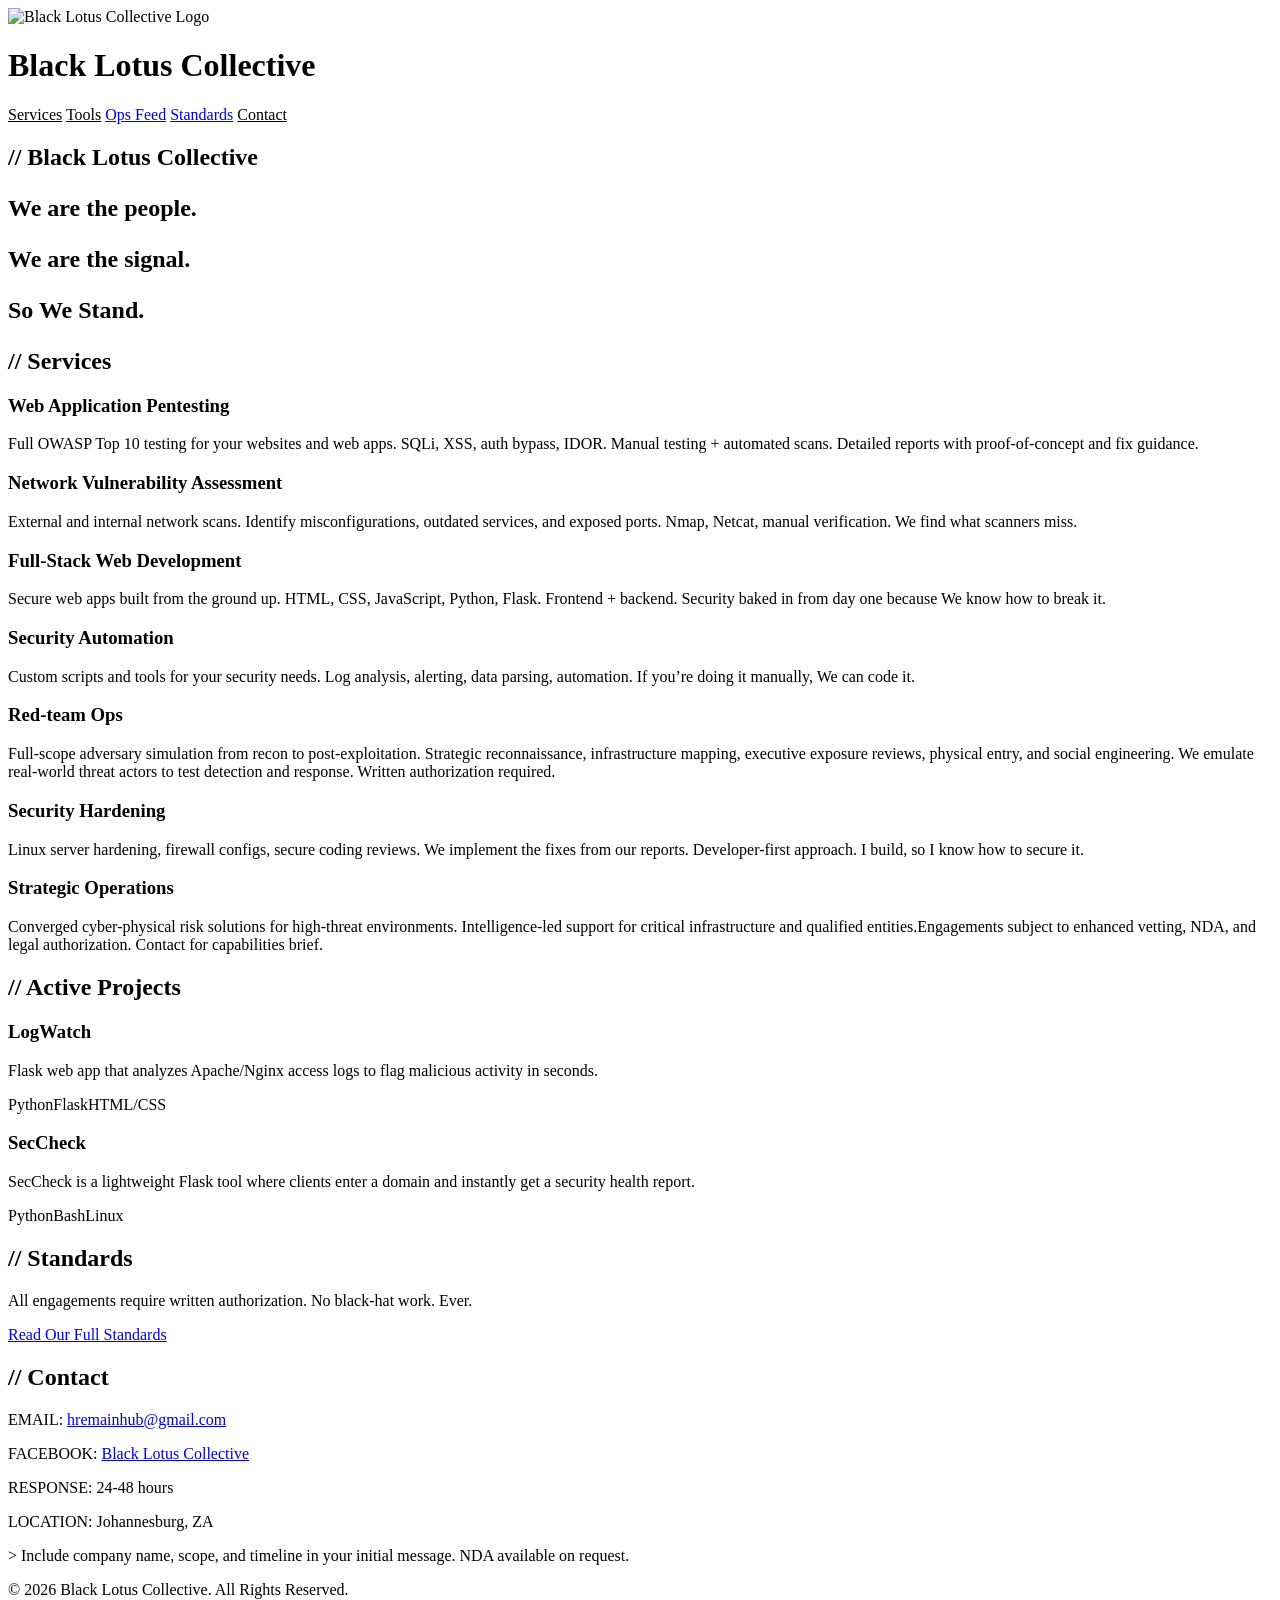
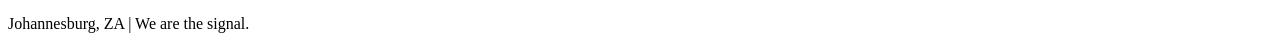
==== index.html @ 74d328d5 "Update index.html with improved layout and content Refactor HTML structure and add new content secti" ====
<!DOCTYPE html>
<html lang="en">
<head>
    <meta charset="UTF-8">
    <meta name="viewport" content="width=device-width, initial-scale=1.0">
    <title>Black Lotus Collective</title>
    <link rel="stylesheet" href="style.css">          <link rel="preconnect" href="https://fonts.googleapis.com">                                         <link rel="preconnect" href="https://fonts.gstatic.com" crossorigin>                                <link href="https://fonts.googleapis.com/css2?family=Roboto+Mono:wght@400;700&display=swap" rel="stylesheet">
</head>                                           <body>
    <div class="scanlines"></div>                     <header>
        <div class="logo">                                    <img src="Hub.jpg" alt="Black Lotus Collective Logo">
            <h1>Black Lotus Collective</h1>
        </div>
        <nav>
            <a href="#services">Services</a>
            <a href="#tools">Tools</a>
            <a href="feed.html">Ops Feed</a>
            <a href="standards.html">Standards</a>
            <a href="#contact">Contact</a>
        </nav>
    </header>

    <main>
        <section class="hero">
            <h2>// <span class="glitch" data-text="Black Lotus Collective">Black Lotus Collective</span></h>
            <div class="creed">
                <p>We are the people.</p>
                <p>We are the signal.</p>
                <p class="stand">So We Stand.</p>
            </div>
        </section>

        <section id="services">
            <h2>// Services</h2>
            <div class="grid">
                <div class="card">
                    <h3>Web Application Pentesting</h3>
                    <p>Full OWASP Top 10 testing for your websites and web apps. SQLi, XSS, auth bypass, IDOR. Manual testing + automated scans. Detailed reports with proof-of-concept and fix guidance.</p>
                </div>
                <div class="card">
                    <h3>Network Vulnerability Assessment</h3>
                    <p>External and internal network scans. Identify misconfigurations, outdated services, and exposed ports. Nmap, Netcat, manual verification. We find what scanners miss.</p>
                </div>
                <div class="card">
                    <h3>Full-Stack Web Development</h3>
                    <p>Secure web apps built from the ground up. HTML, CSS, JavaScript, Python, Flask. Frontend + backend. Security baked in from day one because We know how to break it.</p>
                </div>
                <div class="card">
                    <h3>Security Automation</h3>
                    <p>Custom scripts and tools for your security needs. Log analysis, alerting, data parsing, automation. If you’re doing it manually, We can code it.</p>
                </div>
                <div class="card">
                    <h3>Red-team Ops</h3>
                    <p>Full-scope adversary simulation from recon to post-exploitation. Strategic reconnaissance, infrastructure mapping, executive exposure reviews, physical entry, and social engineering. We emulate real-world threat actors to test detection and response. Written authorization required.</p>
                </div>
                <div class="card">
                    <h3>Security Hardening</h3>
                    <p>Linux server hardening, firewall configs, secure coding reviews. We implement the fixes from our reports. Developer-first approach. I build, so I know how to secure it.</p>
                </div>
                <div class="card">
                    <h3>Strategic Operations</h3>
                    <p>Converged cyber-physical risk solutions for high-threat environments. Intelligence-led support for critical infrastructure and qualified entities.Engagements subject to enhanced vetting, NDA, and legal authorization. Contact for capabilities brief.</p>
                </div>
            </div>
        </section>

        <section id="tools">
            <h2>// Active Projects</h2>
            <div class="grid">
                <div class="card">
                    <h3>LogWatch</h3>
                    <p>Flask web app that analyzes Apache/Nginx access logs to flag malicious activity in seconds.</p>
                    <span class="tag">Python</span><span class="tag">Flask</span><span class="tag">HTML/CSS</span>
                </div>
                <div class="card">
                    <h3>SecCheck</h3>
                    <p>SecCheck is a lightweight Flask tool where clients enter a domain and instantly get a security health report.</p>
                    <span class="tag">Python</span><span class="tag">Bash</span><span class="tag">Linux</span>
                </div>
            </div>
        </section>

        <section id="standards">
            <h2>// Standards</h2>
            <p>All engagements require written authorization. No black-hat work. Ever.</p>
            <a href="standards.html" class="btn">Read Our Full Standards</a>
        </section>

        <section id="contact">
            <h2>// Contact</h2>
            <div class="contact-block">
                <p><span class="label">EMAIL:</span> <a href="mailto:hremainhub@gmail.com">hremainhub@gmail.com</a></p>
                <p><span class="label">FACEBOOK:</span> <a href="https://www.facebook.com/share/18ZnFnyMmn/" target="_blank">Black Lotus Collective</a></p>
                <p><span class="label">RESPONSE:</span> 24-48 hours</p>
                <p><span class="label">LOCATION:</span> Johannesburg, ZA</p>
            </div>
            <p class="note">> Include company name, scope, and timeline in your initial message. NDA available on request.</p>
        </section>
    </main>

    <footer>
        <p>© 2026 Black Lotus Collective. All Rights Reserved.</p>
        <p>Johannesburg, ZA | We are the signal.</p>
    </footer>

    <script src="script.js"></script>
</body>
</html>
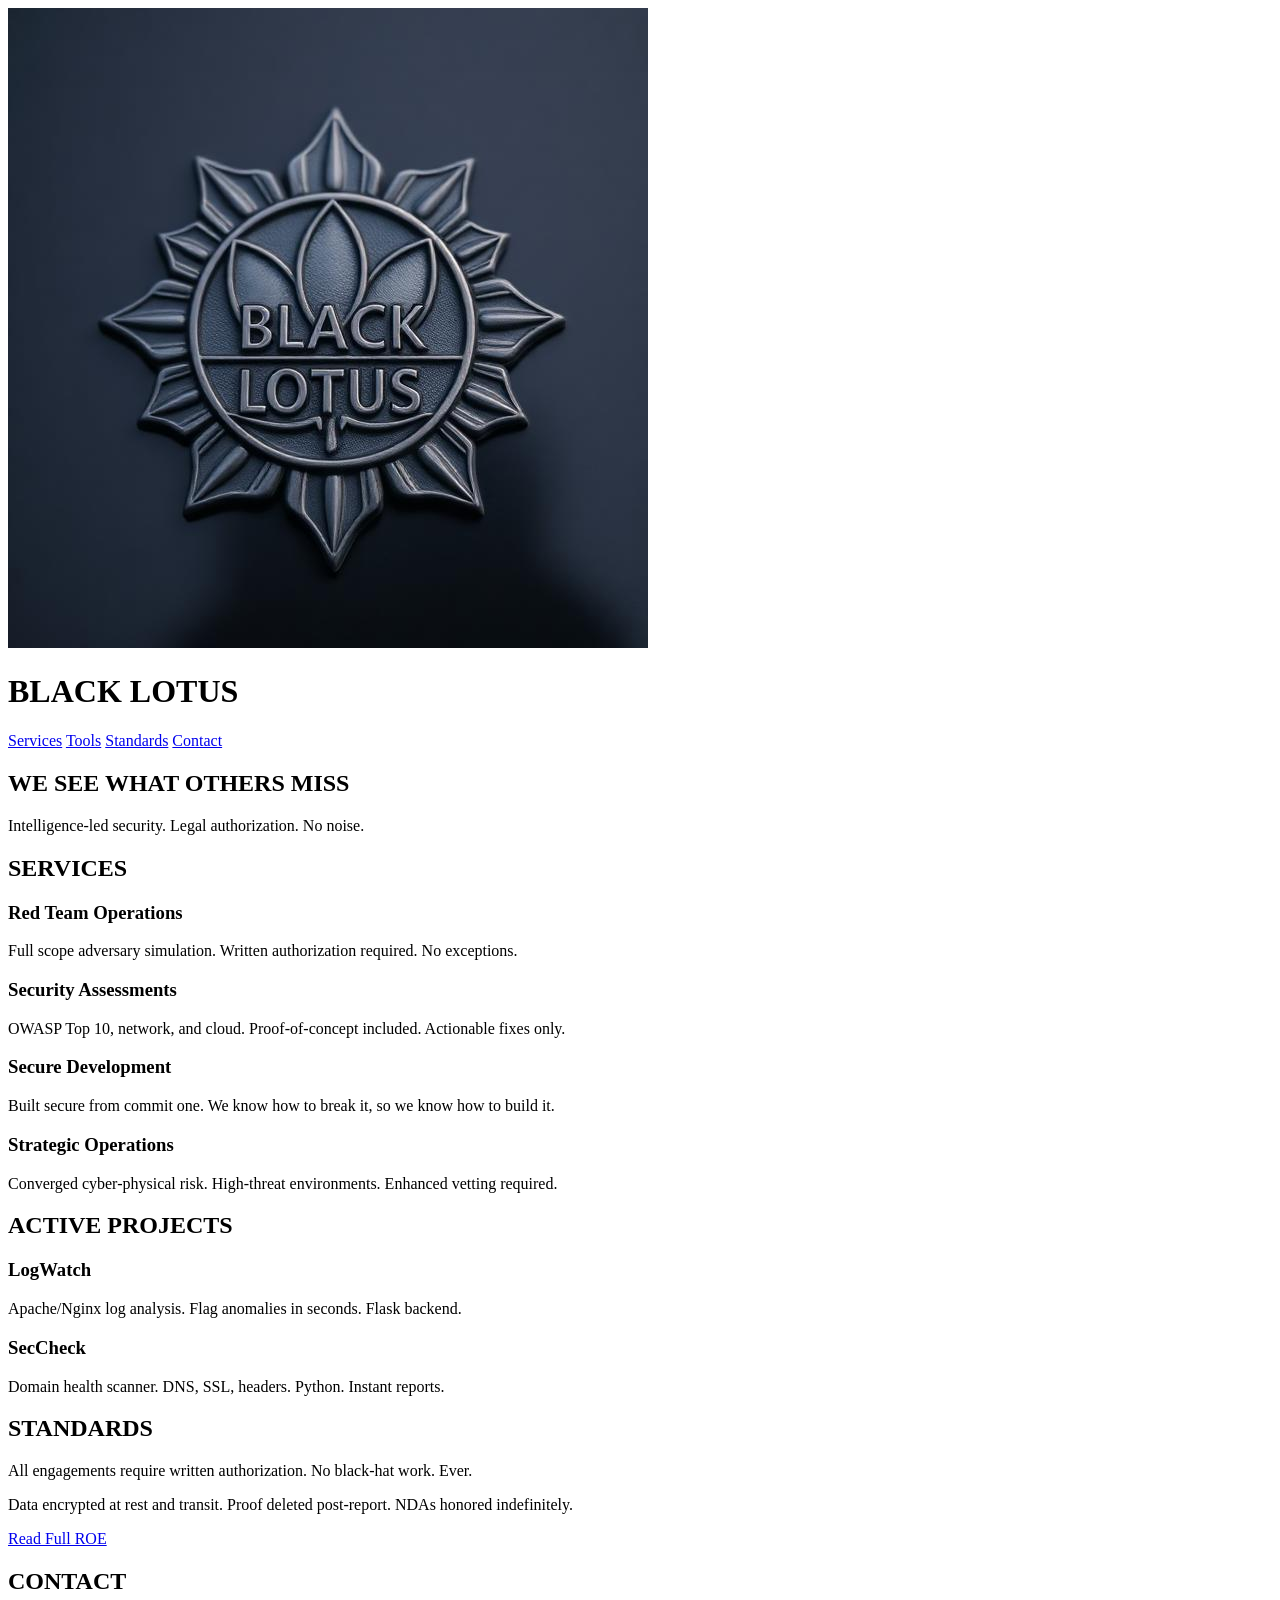
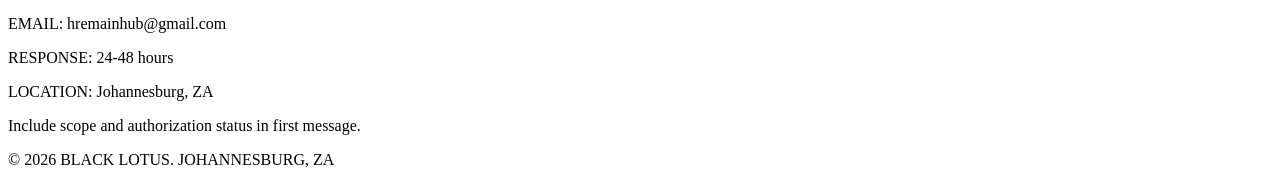
==== commit 5ef1b5f2: "Revise index.html for branding and content updates Updated branding and content throughout the homep" ====
--- a/index.html
+++ b/index.html
@@ -2,106 +2,84 @@
 <html lang="en">
 <head>
     <meta charset="UTF-8">
-    <meta name="viewport" content="width=device-width, initial-scale=1.0">
-    <title>Black Lotus Collective</title>
-    <link rel="stylesheet" href="style.css">          <link rel="preconnect" href="https://fonts.googleapis.com">                                         <link rel="preconnect" href="https://fonts.gstatic.com" crossorigin>                                <link href="https://fonts.googleapis.com/css2?family=Roboto+Mono:wght@400;700&display=swap" rel="stylesheet">
+    <meta name="viewport" content="width=device-width, initial-scale=1.0">                              <title>Black Lotus</title>
+    <link rel="stylesheet" href="style.css">          <link rel="preconnect" href="https://fonts.googleapis.com">                                         <link rel="preconnect" href="https://fonts.gstatic.com" crossorigin>                                <link href="https://fonts.googleapis.com/css2?family=Inter:wght@400;600;700&family=JetBrains+Mono:wght@400;600&display=swap" rel="stylesheet">
 </head>                                           <body>
-    <div class="scanlines"></div>                     <header>
-        <div class="logo">                                    <img src="Hub.jpg" alt="Black Lotus Collective Logo">
-            <h1>Black Lotus Collective</h1>
+    <div class="scanline"></div>                      <header>
+        <div class="logo">
+            <img src="BLC.jpg" alt="Black Lotus">
+            <h1>BLACK LOTUS</h1>
         </div>
         <nav>
             <a href="#services">Services</a>
             <a href="#tools">Tools</a>
-            <a href="feed.html">Ops Feed</a>
-            <a href="standards.html">Standards</a>
+            <a href="#standards">Standards</a>
             <a href="#contact">Contact</a>
         </nav>
     </header>
 
     <main>
         <section class="hero">
-            <h2>// <span class="glitch" data-text="Black Lotus Collective">Black Lotus Collective</span></h>
-            <div class="creed">
-                <p>We are the people.</p>
-                <p>We are the signal.</p>
-                <p class="stand">So We Stand.</p>
-            </div>
+            <h2>WE SEE WHAT OTHERS MISS</h2>
+            <p>Intelligence-led security. Legal authorization. No noise.</p>
         </section>
 
         <section id="services">
-            <h2>// Services</h2>
+            <h2>SERVICES</h2>
             <div class="grid">
                 <div class="card">
-                    <h3>Web Application Pentesting</h3>
-                    <p>Full OWASP Top 10 testing for your websites and web apps. SQLi, XSS, auth bypass, IDOR. Manual testing + automated scans. Detailed reports with proof-of-concept and fix guidance.</p>
+                    <h3>Red Team Operations</h3>
+                    <p>Full scope adversary simulation. Written authorization required. No exceptions.</p>
                 </div>
                 <div class="card">
-                    <h3>Network Vulnerability Assessment</h3>
-                    <p>External and internal network scans. Identify misconfigurations, outdated services, and exposed ports. Nmap, Netcat, manual verification. We find what scanners miss.</p>
+                    <h3>Security Assessments</h3>
+                    <p>OWASP Top 10, network, and cloud. Proof-of-concept included. Actionable fixes only.</p>
                 </div>
                 <div class="card">
-                    <h3>Full-Stack Web Development</h3>
-                    <p>Secure web apps built from the ground up. HTML, CSS, JavaScript, Python, Flask. Frontend + backend. Security baked in from day one because We know how to break it.</p>
-                </div>
-                <div class="card">
-                    <h3>Security Automation</h3>
-                    <p>Custom scripts and tools for your security needs. Log analysis, alerting, data parsing, automation. If you’re doing it manually, We can code it.</p>
-                </div>
-                <div class="card">
-                    <h3>Red-team Ops</h3>
-                    <p>Full-scope adversary simulation from recon to post-exploitation. Strategic reconnaissance, infrastructure mapping, executive exposure reviews, physical entry, and social engineering. We emulate real-world threat actors to test detection and response. Written authorization required.</p>
-                </div>
-                <div class="card">
-                    <h3>Security Hardening</h3>
-                    <p>Linux server hardening, firewall configs, secure coding reviews. We implement the fixes from our reports. Developer-first approach. I build, so I know how to secure it.</p>
+                    <h3>Secure Development</h3>
+                    <p>Built secure from commit one. We know how to break it, so we know how to build it.</p>
                 </div>
                 <div class="card">
                     <h3>Strategic Operations</h3>
-                    <p>Converged cyber-physical risk solutions for high-threat environments. Intelligence-led support for critical infrastructure and qualified entities.Engagements subject to enhanced vetting, NDA, and legal authorization. Contact for capabilities brief.</p>
+                    <p>Converged cyber-physical risk. High-threat environments. Enhanced vetting required.</p>
                 </div>
             </div>
         </section>
 
         <section id="tools">
-            <h2>// Active Projects</h2>
+            <h2>ACTIVE PROJECTS</h2>
             <div class="grid">
                 <div class="card">
                     <h3>LogWatch</h3>
-                    <p>Flask web app that analyzes Apache/Nginx access logs to flag malicious activity in seconds.</p>
-                    <span class="tag">Python</span><span class="tag">Flask</span><span class="tag">HTML/CSS</span>
+                    <p>Apache/Nginx log analysis. Flag anomalies in seconds. Flask backend.</p>
                 </div>
                 <div class="card">
                     <h3>SecCheck</h3>
-                    <p>SecCheck is a lightweight Flask tool where clients enter a domain and instantly get a security health report.</p>
-                    <span class="tag">Python</span><span class="tag">Bash</span><span class="tag">Linux</span>
+                    <p>Domain health scanner. DNS, SSL, headers. Python. Instant reports.</p>
                 </div>
             </div>
         </section>
 
         <section id="standards">
-            <h2>// Standards</h2>
+            <h2>STANDARDS</h2>
             <p>All engagements require written authorization. No black-hat work. Ever.</p>
-            <a href="standards.html" class="btn">Read Our Full Standards</a>
+            <p>Data encrypted at rest and transit. Proof deleted post-report. NDAs honored indefinitely.</p>
+            <a href="standards.html" class="btn-outline">Read Full ROE</a>
         </section>
 
         <section id="contact">
-            <h2>// Contact</h2>
+            <h2>CONTACT</h2>
             <div class="contact-block">
-                <p><span class="label">EMAIL:</span> <a href="mailto:hremainhub@gmail.com">hremainhub@gmail.com</a></p>
-                <p><span class="label">FACEBOOK:</span> <a href="https://www.facebook.com/share/18ZnFnyMmn/" target="_blank">Black Lotus Collective</a></p>
+                <p><span class="label">EMAIL:</span> hremainhub@gmail.com</p>
                 <p><span class="label">RESPONSE:</span> 24-48 hours</p>
                 <p><span class="label">LOCATION:</span> Johannesburg, ZA</p>
+                <p class="note">Include scope and authorization status in first message.</p>
             </div>
-            <p class="note">> Include company name, scope, and timeline in your initial message. NDA available on request.</p>
         </section>
     </main>
 
     <footer>
-        <p>© 2026 Black Lotus Collective. All Rights Reserved.</p>
-        <p>Johannesburg, ZA | We are the signal.</p>
+        <p>© 2026 BLACK LOTUS. JOHANNESBURG, ZA</p>
     </footer>
-
-    <script src="script.js"></script>
 </body>
 </html>
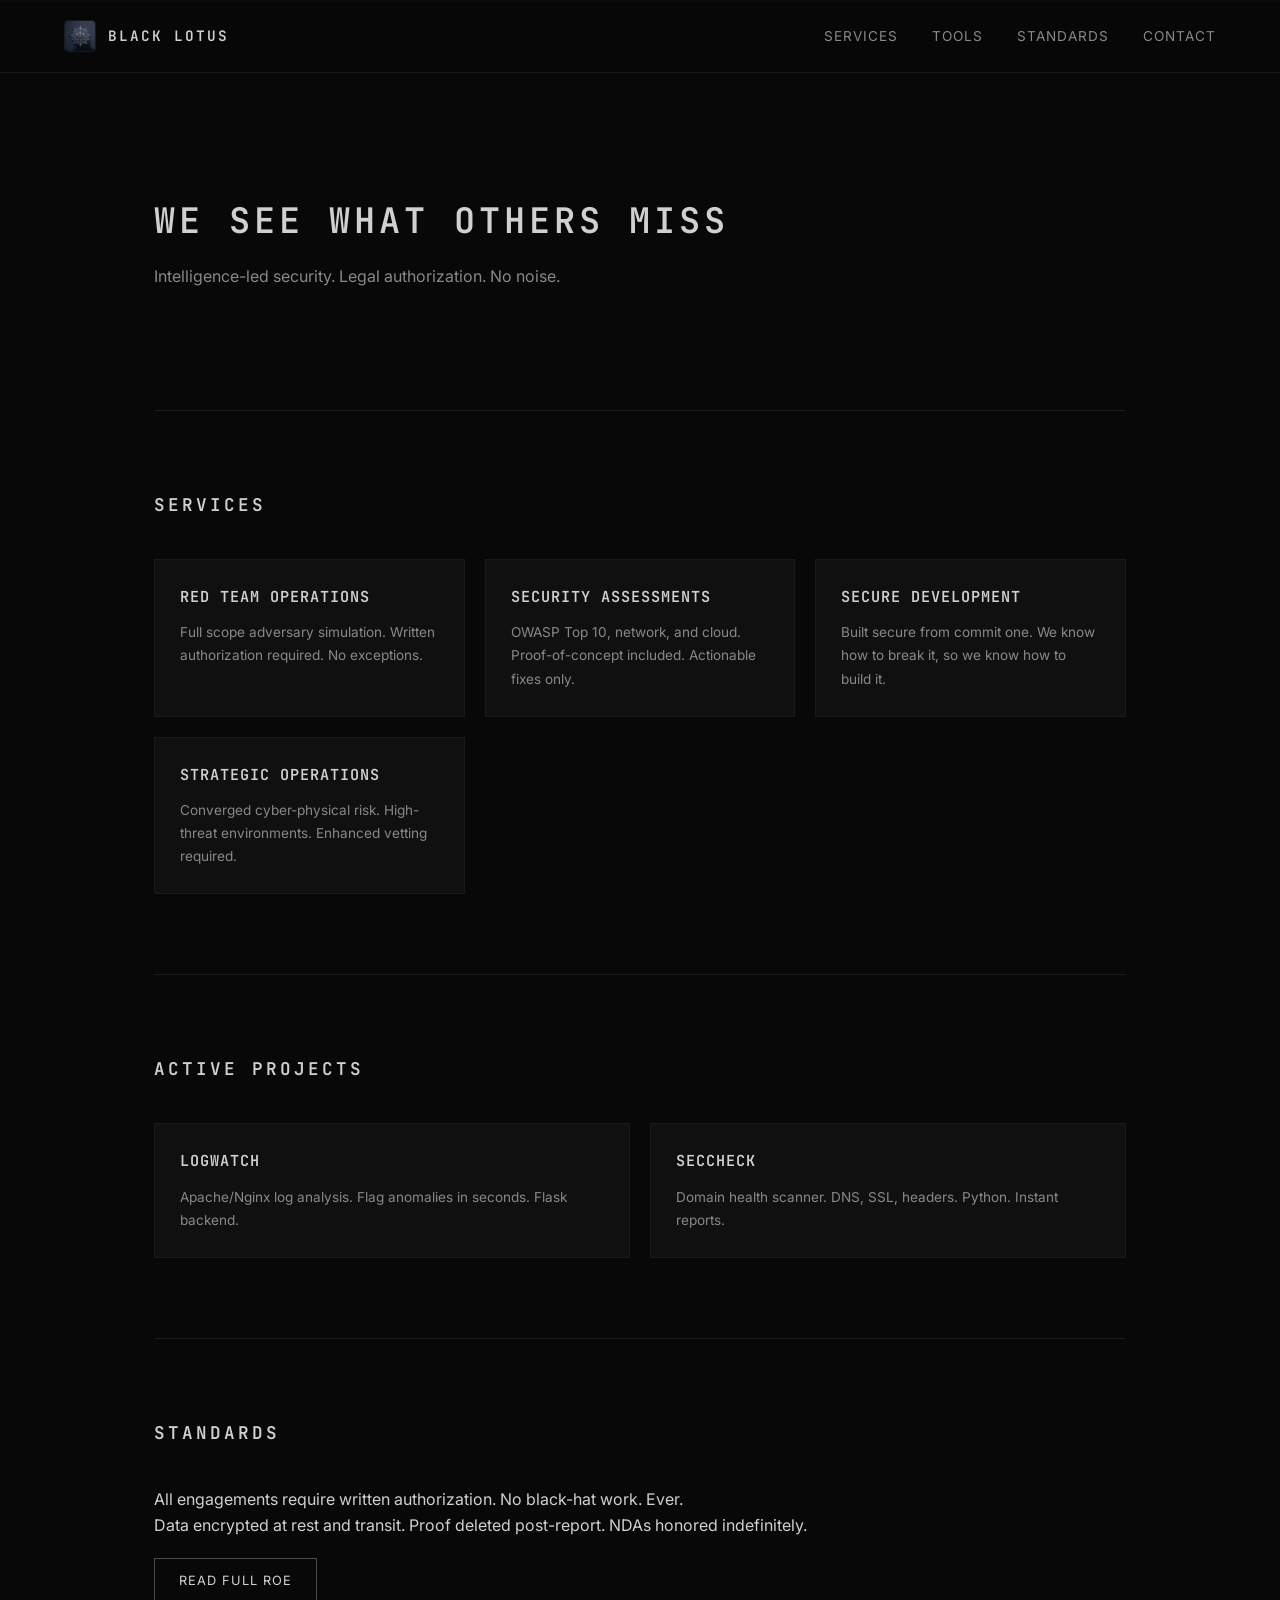
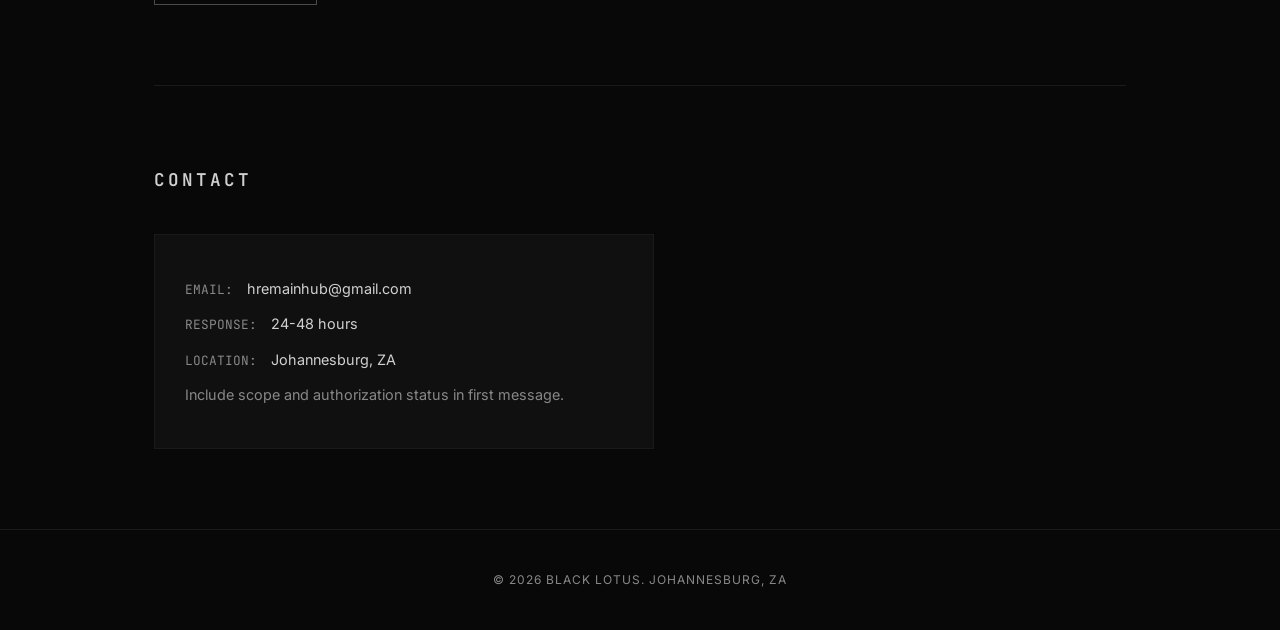
==== commit c54d112d: "Create initial index.html for Black Lotus website Initial HTML structure for the Black Lotus website" ====
--- a/index.html
+++ b/index.html
@@ -1,11 +1,14 @@
 <!DOCTYPE html>
-<html lang="en">
-<head>
-    <meta charset="UTF-8">
-    <meta name="viewport" content="width=device-width, initial-scale=1.0">                              <title>Black Lotus</title>
-    <link rel="stylesheet" href="style.css">          <link rel="preconnect" href="https://fonts.googleapis.com">                                         <link rel="preconnect" href="https://fonts.gstatic.com" crossorigin>                                <link href="https://fonts.googleapis.com/css2?family=Inter:wght@400;600;700&family=JetBrains+Mono:wght@400;600&display=swap" rel="stylesheet">
-</head>                                           <body>
-    <div class="scanline"></div>                      <header>
+<html lang="en">                                  <head>
+    <meta charset="UTF-8">                            <meta name="viewport" content="width=device-width, initial-scale=1.0">                              <title>Black Lotus</title>
+    <link rel="stylesheet" href="style.css">
+    <link rel="preconnect" href="https://fonts.googleapis.com">
+    <link rel="preconnect" href="https://fonts.gstatic.com" crossorigin>
+    <link href="https://fonts.googleapis.com/css2?family=Inter:wght@400;600;700&family=JetBrains+Mono:wght@400;600&display=swap" rel="stylesheet">
+</head>
+<body>
+    <div class="scanline"></div>
+    <header>
         <div class="logo">
             <img src="BLC.jpg" alt="Black Lotus">
             <h1>BLACK LOTUS</h1>
--- a/style.css
+++ b/style.css
@@ -0,0 +1,214 @@
+:root {
+    --bg: #080808;                                    --bg-light: #101010;
+    --border: #1a1a1a;                                --text: #d0d0d0;
+    --text-dim: #888;
+    --accent: #4a4a4a;
+    --accent-bright: #6a6a6a;                     }                                                                                                   * {
+    margin: 0;
+    padding: 0;                                       box-sizing: border-box;
+}
+
+body {
+    background: var(--bg);
+    color: var(--text);
+    font-family: 'Inter', sans-serif;                 line-height: 1.6;
+    overflow-x: hidden;
+}
+
+.scanline {
+    position: fixed;
+    top: 0;
+    left: 0;
+    width: 100%;
+    height: 2px;
+    background: var(--accent);
+    opacity: 0.05;
+    pointer-events: none;
+    z-index: 9999;
+}
+
+header {
+    display: flex;
+    justify-content: space-between;
+    align-items: center;
+    padding: 20px 5%;
+    border-bottom: 1px solid var(--border);
+    background: rgba(8, 8, 8, 0.95);
+    position: sticky;
+    top: 0;
+    z-index: 100;
+}
+
+.logo {
+    display: flex;
+    align-items: center;
+    gap: 12px;
+}
+
+.logo img {
+    width: 32px;
+    height: 32px;
+    border-radius: 4px;
+    border: 1px solid var(--border);
+}
+
+.logo h1 {
+    font-family: 'JetBrains Mono', monospace;
+    font-size: 0.9rem;
+    font-weight: 600;
+    letter-spacing: 2px;
+    color: var(--text);
+}
+
+nav a {
+    color: var(--text-dim);
+    text-decoration: none;
+    margin-left: 30px;
+    font-size: 0.85rem;
+    letter-spacing: 1px;
+    text-transform: uppercase;
+    transition: color 0.2s;
+}
+
+nav a:hover {
+    color: var(--text);
+}
+
+main {
+    max-width: 1100px;
+    margin: 0 auto;
+    padding: 0 5%;
+}
+
+section {
+    padding: 80px 0;
+    border-bottom: 1px solid var(--border);
+}
+
+section:last-of-type {
+    border-bottom: none;
+}
+
+h2 {
+    font-family: 'JetBrains Mono', monospace;
+    font-size: 1.1rem;
+    font-weight: 600;
+    letter-spacing: 3px;
+    text-transform: uppercase;
+    margin-bottom: 40px;
+    color: var(--text);
+}
+
+.hero {
+    padding: 120px 0;
+}
+
+.hero h2 {
+    font-size: 2.2rem;
+    letter-spacing: 4px;
+    margin-bottom: 15px;
+}
+
+.hero p {
+    font-size: 1rem;
+    color: var(--text-dim);
+    max-width: 500px;
+}
+
+.grid {
+    display: grid;
+    grid-template-columns: repeat(auto-fit, minmax(280px, 1fr));
+    gap: 20px;
+}
+
+.card {
+    background: var(--bg-light);
+    border: 1px solid var(--border);
+    padding: 25px;
+    transition: border-color 0.2s;
+}
+
+.card:hover {
+    border-color: var(--accent-bright);
+}
+
+.card h3 {
+    font-family: 'JetBrains Mono', monospace;
+    font-size: 0.95rem;
+    font-weight: 600;
+    margin-bottom: 12px;
+    color: var(--text);
+    text-transform: uppercase;
+    letter-spacing: 1px;
+}
+
+.card p {
+    font-size: 0.85rem;
+    color: var(--text-dim);
+    line-height: 1.7;
+}
+
+.btn-outline {
+    display: inline-block;
+    border: 1px solid var(--accent);
+    color: var(--text);
+    text-decoration: none;
+    padding: 12px 24px;
+    font-size: 0.8rem;
+    letter-spacing: 1px;
+    text-transform: uppercase;
+    margin-top: 20px;
+    transition: all 0.2s;
+}
+
+.btn-outline:hover {
+    background: var(--accent);
+    border-color: var(--accent-bright);
+}
+
+.contact-block {
+    background: var(--bg-light);
+    border: 1px solid var(--border);
+    padding: 30px;
+    max-width: 500px;
+}
+
+.contact-block p {
+    margin: 12px 0;
+    font-size: 0.9rem;
+}
+
+.label {
+    color: var(--text-dim);
+    margin-right: 10px;
+    font-family: 'JetBrains Mono', monospace;
+    font-size: 0.8rem;
+}
+
+.note {
+    color: var(--text-dim);
+    font-size: 0.75rem;
+    margin-top: 20px;
+}
+
+footer {
+    text-align: center;
+    padding: 40px 5%;
+    border-top: 1px solid var(--border);
+    font-size: 0.75rem;
+    color: var(--text-dim);
+    letter-spacing: 1px;
+}
+
+@media (max-width: 768px) {
+    header {
+        flex-direction: column;
+        gap: 15px;
+    }
+    nav a {
+        margin: 0 10px;
+    }
+    .hero h2 {
+        font-size: 1.6rem;
+    }
+}
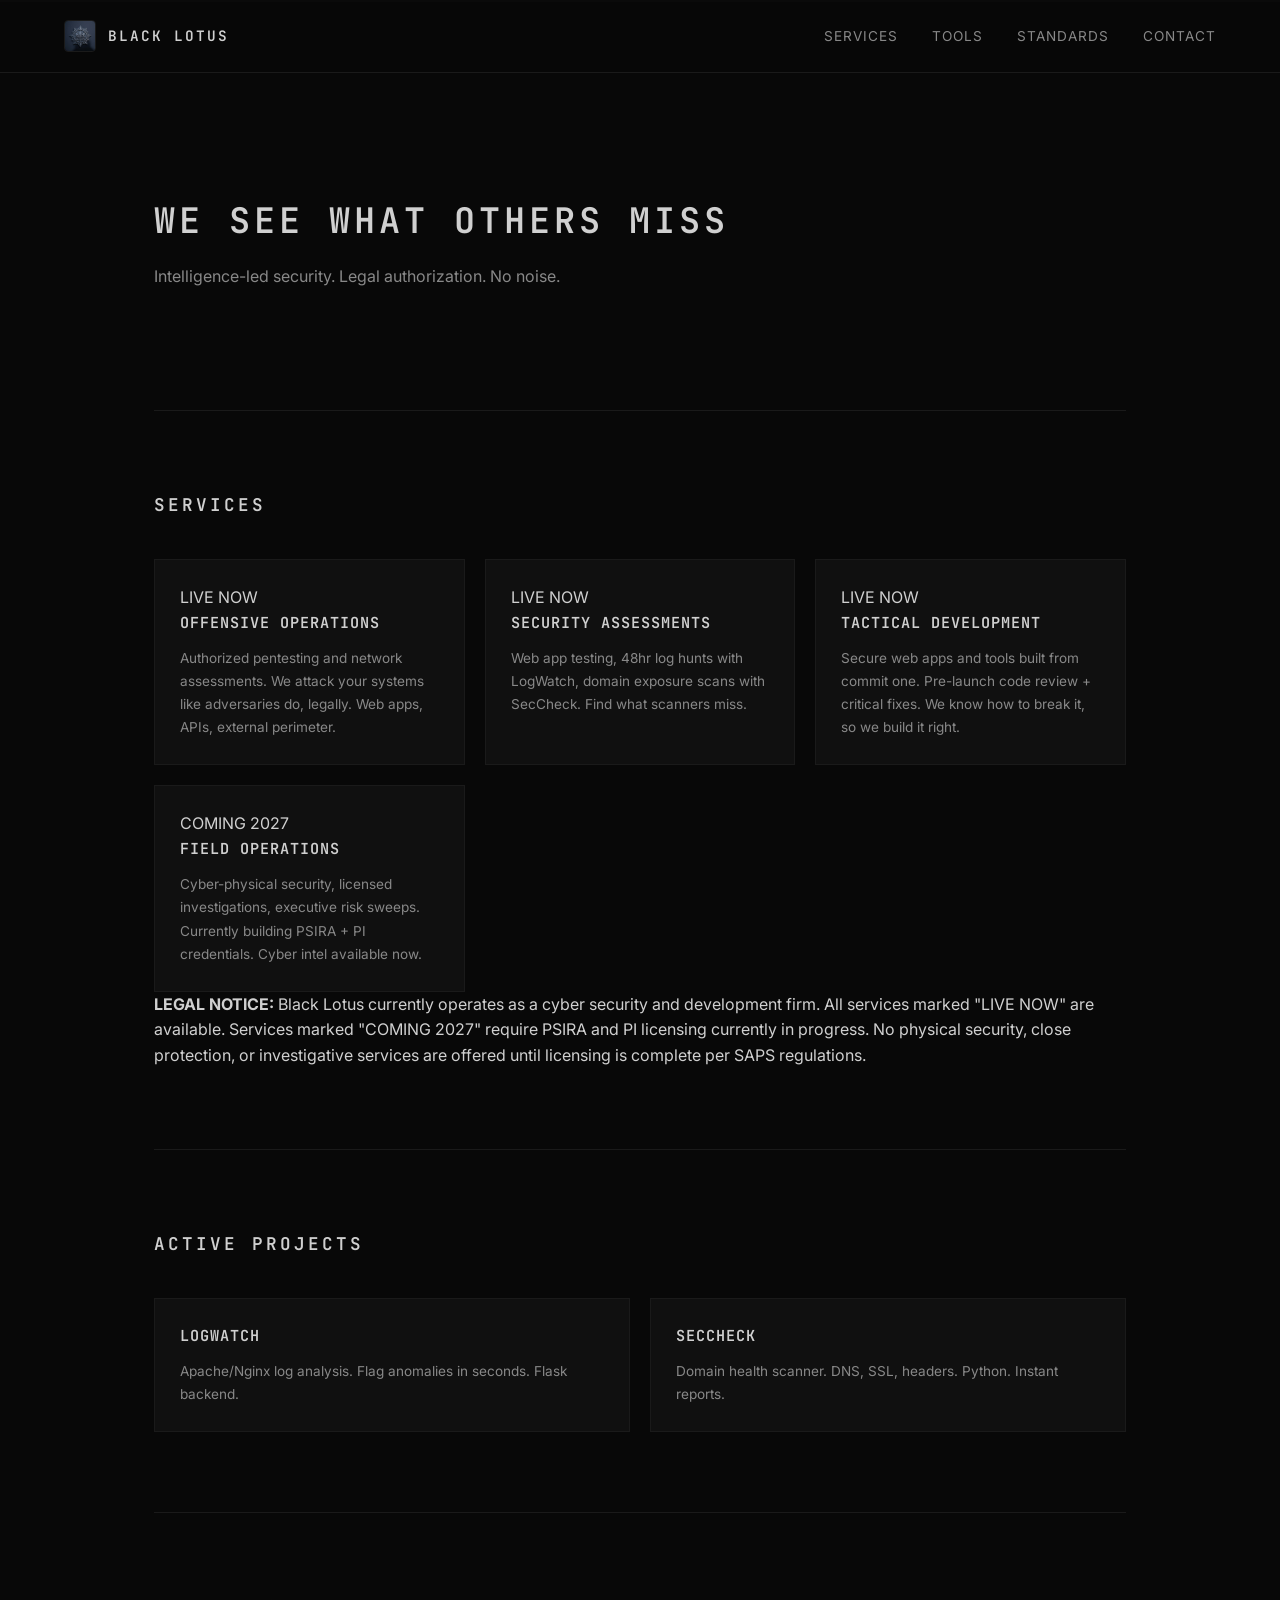
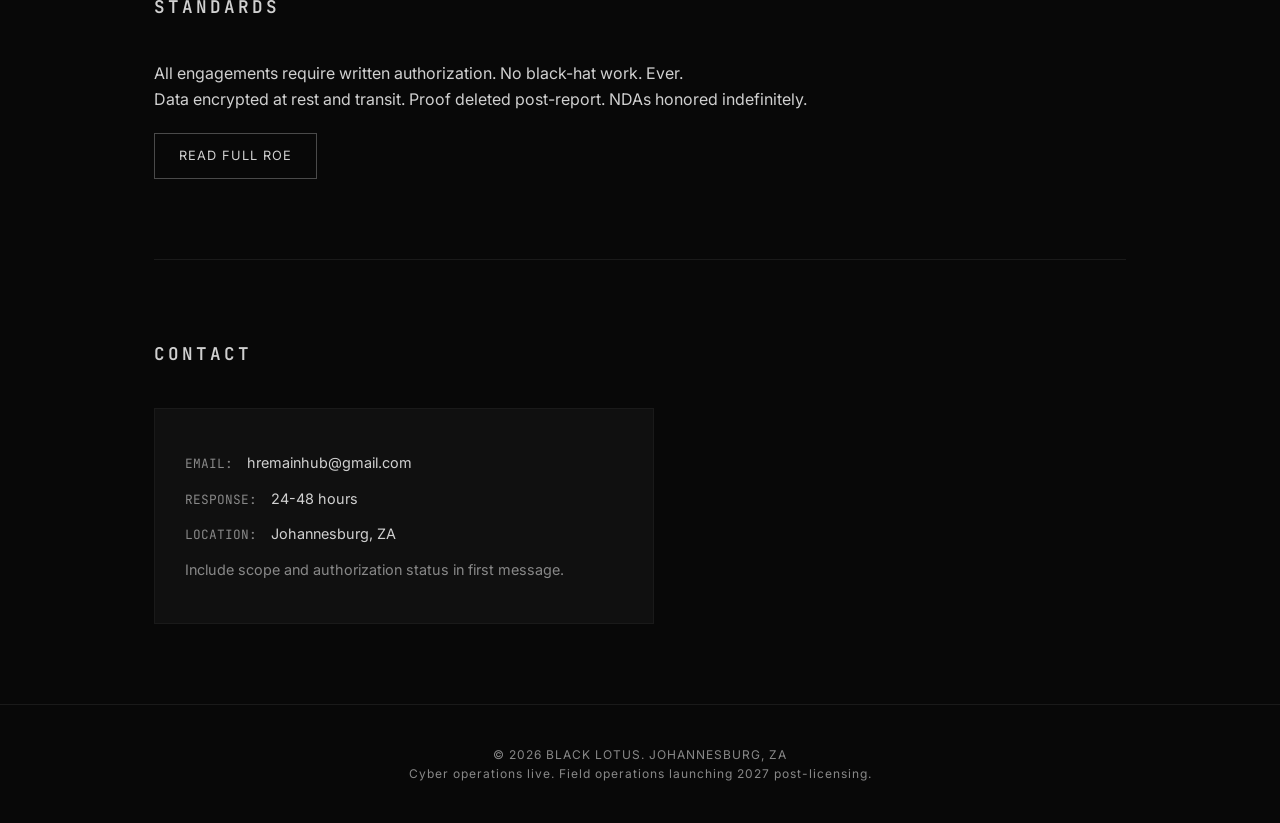
==== commit b4307c1f: "Update index.html" ====
--- a/index.html
+++ b/index.html
@@ -1,16 +1,10 @@
 <!DOCTYPE html>
-<html lang="en">                                  <head>
-    <meta charset="UTF-8">                            <meta name="viewport" content="width=device-width, initial-scale=1.0">                              <title>Black Lotus</title>
-    <link rel="stylesheet" href="style.css">
-    <link rel="preconnect" href="https://fonts.googleapis.com">
-    <link rel="preconnect" href="https://fonts.gstatic.com" crossorigin>
-    <link href="https://fonts.googleapis.com/css2?family=Inter:wght@400;600;700&family=JetBrains+Mono:wght@400;600&display=swap" rel="stylesheet">
-</head>
-<body>
-    <div class="scanline"></div>
-    <header>
+<html lang="en">                                  <head>                                                <meta charset="UTF-8">                            <meta name="viewport" content="width=device-width, initial-scale=1.0">                              <title>Black Lotus</title>
+    <link rel="stylesheet" href="style.css?v=4">      <link rel="preconnect" href="https://fonts.googleapis.com">                                         <link rel="preconnect" href="https://fonts.gstatic.com" crossorigin>                                <link href="https://fonts.googleapis.com/css2?family=Inter:wght@400;600;700&family=JetBrains+Mono:wght@400;600&display=swap" rel="stylesheet">
+</head>                                           <body>
+    <div class="scanline"></div>                      <header>
         <div class="logo">
-            <img src="BLC.jpg" alt="Black Lotus">
+            <img src="BLC.jpg?v=4" alt="Black Lotus">
             <h1>BLACK LOTUS</h1>
         </div>
         <nav>
@@ -31,22 +25,29 @@
             <h2>SERVICES</h2>
             <div class="grid">
                 <div class="card">
-                    <h3>Red Team Operations</h3>
-                    <p>Full scope adversary simulation. Written authorization required. No exceptions.</p>
+                    <span class="badge badge-live">LIVE NOW</span>
+                    <h3>Offensive Operations</h3>
+                    <p>Authorized pentesting and network assessments. We attack your systems like adversaries do, legally. Web apps, APIs, external perimeter.</p>
                 </div>
                 <div class="card">
+                    <span class="badge badge-live">LIVE NOW</span>
                     <h3>Security Assessments</h3>
-                    <p>OWASP Top 10, network, and cloud. Proof-of-concept included. Actionable fixes only.</p>
+                    <p>Web app testing, 48hr log hunts with LogWatch, domain exposure scans with SecCheck. Find what scanners miss.</p>
                 </div>
                 <div class="card">
-                    <h3>Secure Development</h3>
-                    <p>Built secure from commit one. We know how to break it, so we know how to build it.</p>
+                    <span class="badge badge-live">LIVE NOW</span>
+                    <h3>Tactical Development</h3>
+                    <p>Secure web apps and tools built from commit one. Pre-launch code review + critical fixes. We know how to break it, so we build it right.</p>
                 </div>
                 <div class="card">
-                    <h3>Strategic Operations</h3>
-                    <p>Converged cyber-physical risk. High-threat environments. Enhanced vetting required.</p>
+                    <span class="badge badge-roadmap">COMING 2027</span>
+                    <h3>Field Operations</h3>
+                    <p>Cyber-physical security, licensed investigations, executive risk sweeps. Currently building PSIRA + PI credentials. Cyber intel available now.</p>
                 </div>
             </div>
+            <p class="disclaimer">
+                <strong>LEGAL NOTICE:</strong> Black Lotus currently operates as a cyber security and development firm. All services marked "LIVE NOW" are available. Services marked "COMING 2027" require PSIRA and PI licensing currently in progress. No physical security, close protection, or investigative services are offered until licensing is complete per SAPS regulations.
+            </p>
         </section>
 
         <section id="tools">
@@ -83,6 +84,7 @@
 
     <footer>
         <p>© 2026 BLACK LOTUS. JOHANNESBURG, ZA</p>
+        <p class="disclaimer">Cyber operations live. Field operations launching 2027 post-licensing.</p>
     </footer>
 </body>
 </html>
--- a/style.css
+++ b/style.css
@@ -1,17 +1,19 @@
 :root {
-    --bg: #080808;                                    --bg-light: #101010;
+    --bg: #080808;
+    --bg-light: #101010;
     --border: #1a1a1a;                                --text: #d0d0d0;
-    --text-dim: #888;
-    --accent: #4a4a4a;
-    --accent-bright: #6a6a6a;                     }                                                                                                   * {
+    --text-dim: #888;                                 --accent: #4a4a4a;
+    --accent-bright: #6a6a6a;                     }
+                                                  * {
     margin: 0;
-    padding: 0;                                       box-sizing: border-box;
-}
-
-body {
-    background: var(--bg);
-    color: var(--text);
-    font-family: 'Inter', sans-serif;                 line-height: 1.6;
+    padding: 0;
+    box-sizing: border-box;
+}
+
+body {                                                background: var(--bg);
+    color: var(--text);
+    font-family: 'Inter', sans-serif;
+    line-height: 1.6;
     overflow-x: hidden;
 }
 
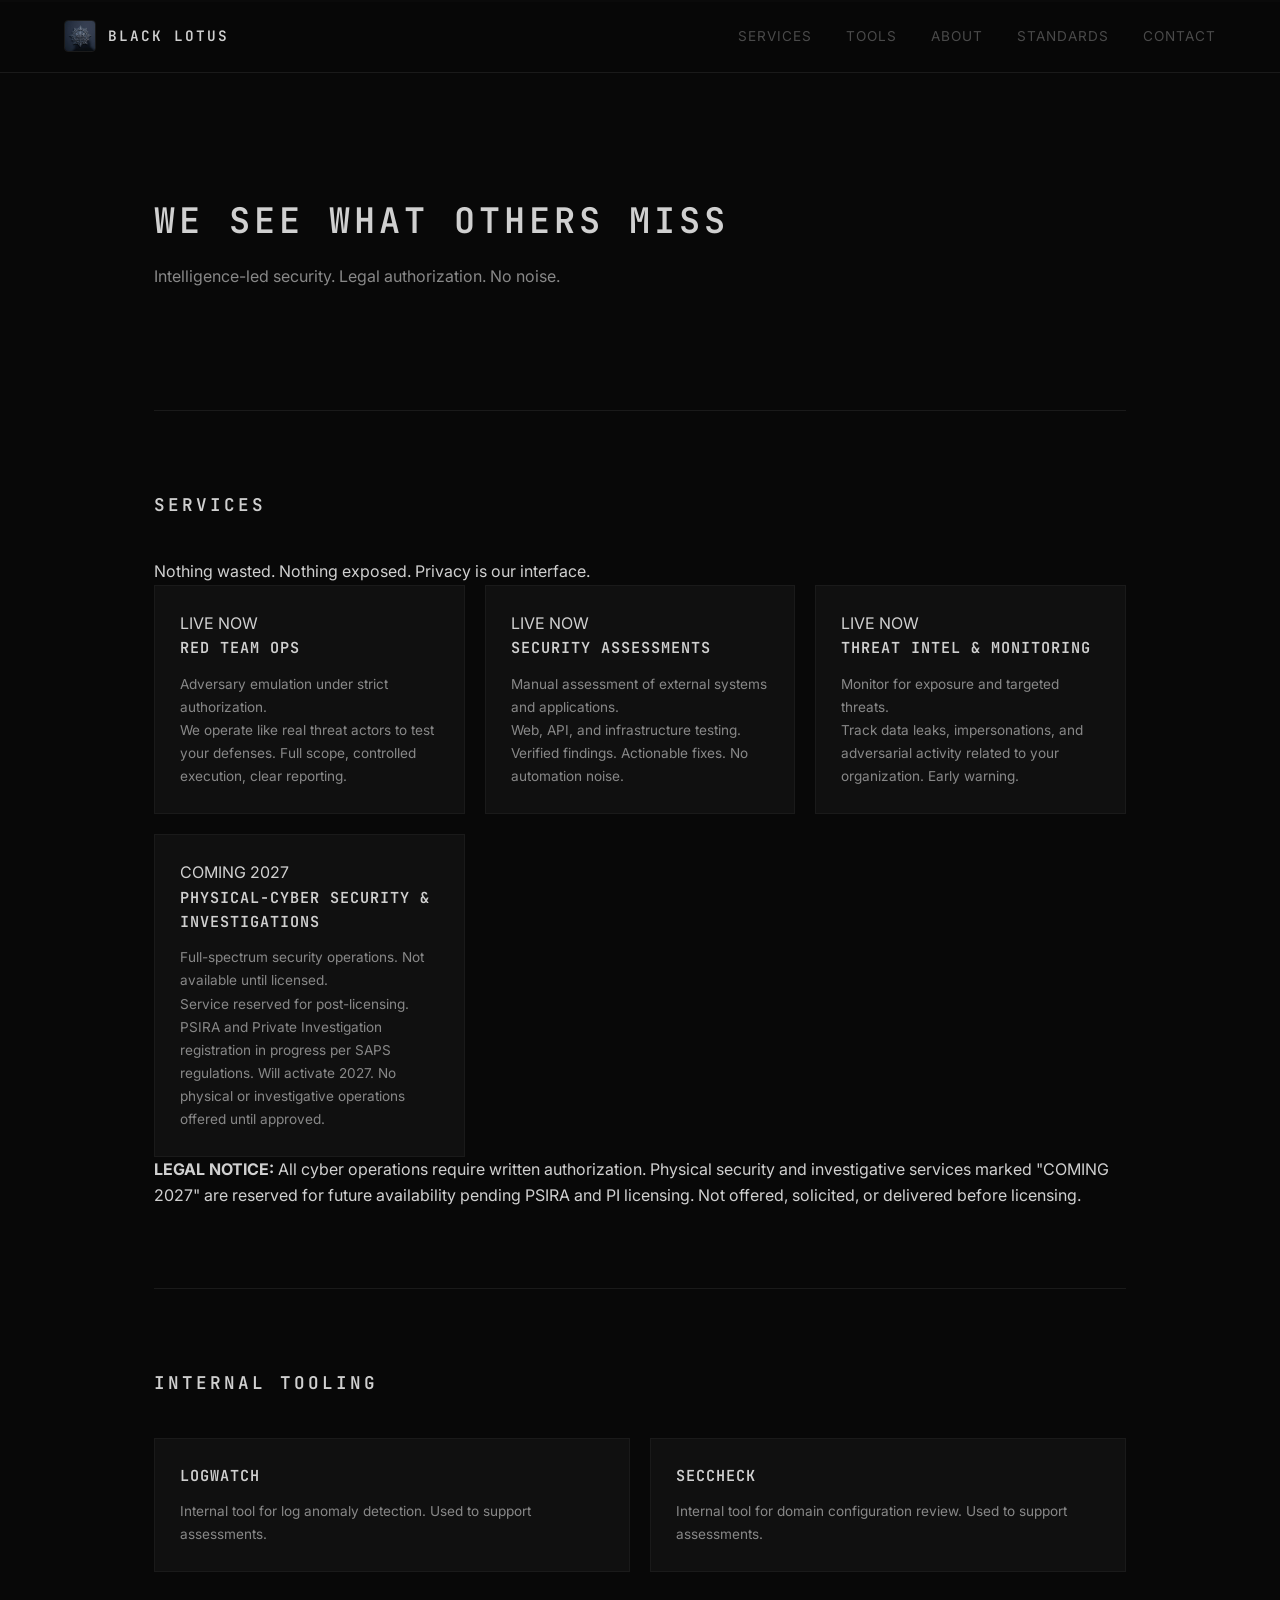
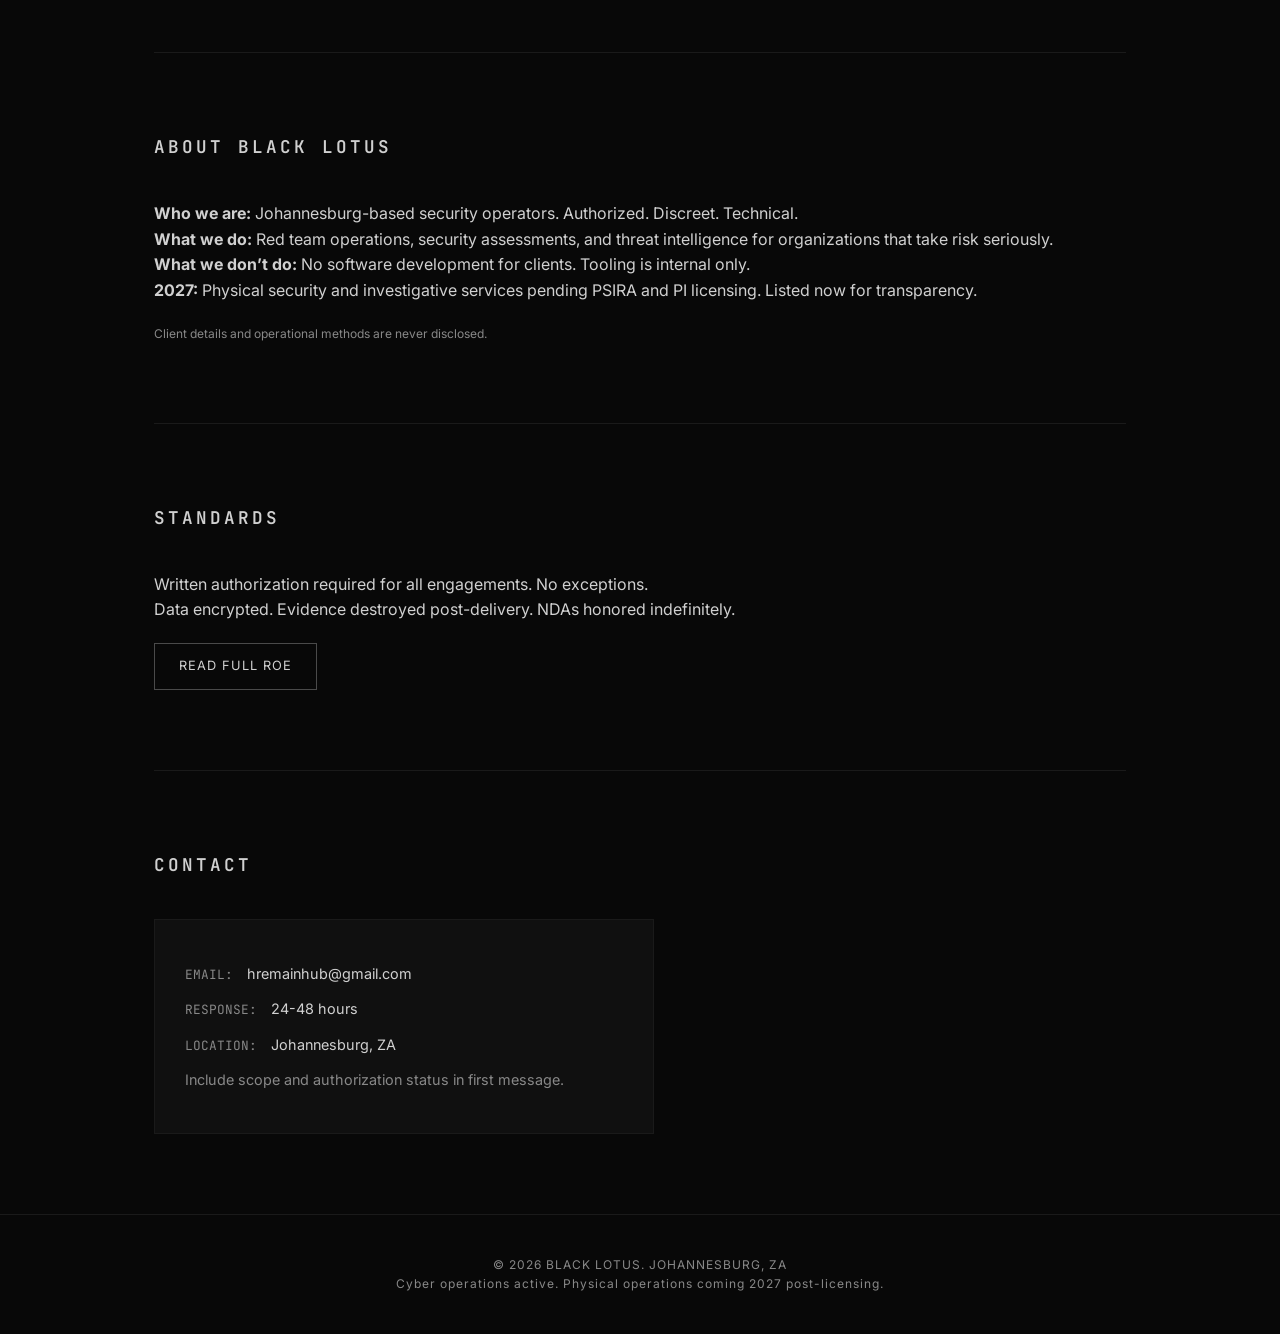
==== commit 15ab3845: "Revise index.html for content and structure updates Updated HTML structure and content, including se" ====
--- a/index.html
+++ b/index.html
@@ -1,8 +1,12 @@
-<!DOCTYPE html>
-<html lang="en">                                  <head>                                                <meta charset="UTF-8">                            <meta name="viewport" content="width=device-width, initial-scale=1.0">                              <title>Black Lotus</title>
-    <link rel="stylesheet" href="style.css?v=4">      <link rel="preconnect" href="https://fonts.googleapis.com">                                         <link rel="preconnect" href="https://fonts.gstatic.com" crossorigin>                                <link href="https://fonts.googleapis.com/css2?family=Inter:wght@400;600;700&family=JetBrains+Mono:wght@400;600&display=swap" rel="stylesheet">
-</head>                                           <body>
-    <div class="scanline"></div>                      <header>
+<!DOCTYPE html>                                   <html lang="en">
+<head>                                                <meta charset="UTF-8">
+    <meta name="viewport" content="width=device-width, initial-scale=1.0">
+    <title>Black Lotus</title>                        <link rel="stylesheet" href="style.css?v=11">
+    <link rel="preconnect" href="https://fonts.googleapis.com">
+    <link rel="preconnect" href="https://fonts.gstatic.com" crossorigin>
+    <link href="https://fonts.googleapis.com/css2?family=Inter:wght@400;600;700&family=JetBrains+Mono:wght@400;600&display=swap" rel="stylesheet">    </head>
+<body>                                                <div class="scanline"></div>
+    <header>
         <div class="logo">
             <img src="BLC.jpg?v=4" alt="Black Lotus">
             <h1>BLACK LOTUS</h1>
@@ -10,6 +14,7 @@
         <nav>
             <a href="#services">Services</a>
             <a href="#tools">Tools</a>
+            <a href="#about">About</a>
             <a href="#standards">Standards</a>
             <a href="#contact">Contact</a>
         </nav>
@@ -23,51 +28,67 @@
 
         <section id="services">
             <h2>SERVICES</h2>
+            <p class="minimal-line">Nothing wasted. Nothing exposed. Privacy is our interface.</p>
             <div class="grid">
                 <div class="card">
                     <span class="badge badge-live">LIVE NOW</span>
-                    <h3>Offensive Operations</h3>
-                    <p>Authorized pentesting and network assessments. We attack your systems like adversaries do, legally. Web apps, APIs, external perimeter.</p>
+                    <h3>Red Team Ops</h3>
+                    <p class="summary">Adversary emulation under strict authorization.</p>
+                    <p class="detail">We operate like real threat actors to test your defenses. Full scope, controlled execution, clear reporting.</p>
                 </div>
                 <div class="card">
                     <span class="badge badge-live">LIVE NOW</span>
                     <h3>Security Assessments</h3>
-                    <p>Web app testing, 48hr log hunts with LogWatch, domain exposure scans with SecCheck. Find what scanners miss.</p>
+                    <p class="summary">Manual assessment of external systems and applications.</p>
+                    <p class="detail">Web, API, and infrastructure testing. Verified findings. Actionable fixes. No automation noise.</p>
                 </div>
                 <div class="card">
                     <span class="badge badge-live">LIVE NOW</span>
-                    <h3>Tactical Development</h3>
-                    <p>Secure web apps and tools built from commit one. Pre-launch code review + critical fixes. We know how to break it, so we build it right.</p>
+                    <h3>Threat Intel & Monitoring</h3>
+                    <p class="summary">Monitor for exposure and targeted threats.</p>
+                    <p class="detail">Track data leaks, impersonations, and adversarial activity related to your organization. Early warning.</p>
                 </div>
                 <div class="card">
                     <span class="badge badge-roadmap">COMING 2027</span>
-                    <h3>Field Operations</h3>
-                    <p>Cyber-physical security, licensed investigations, executive risk sweeps. Currently building PSIRA + PI credentials. Cyber intel available now.</p>
+                    <h3>Physical-Cyber Security & Investigations</h3>
+                    <p class="summary">Full-spectrum security operations. Not available until licensed.</p>
+                    <p class="detail">Service reserved for post-licensing. PSIRA and Private Investigation registration in progress per SAPS regulations. Will activate 2027. No physical or investigative operations offered until approved.</p>
                 </div>
             </div>
             <p class="disclaimer">
-                <strong>LEGAL NOTICE:</strong> Black Lotus currently operates as a cyber security and development firm. All services marked "LIVE NOW" are available. Services marked "COMING 2027" require PSIRA and PI licensing currently in progress. No physical security, close protection, or investigative services are offered until licensing is complete per SAPS regulations.
+                <strong>LEGAL NOTICE:</strong> All cyber operations require written authorization. Physical security and investigative services marked "COMING 2027" are reserved for future availability pending PSIRA and PI licensing. Not offered, solicited, or delivered before licensing.
             </p>
         </section>
 
         <section id="tools">
-            <h2>ACTIVE PROJECTS</h2>
+            <h2>INTERNAL TOOLING</h2>
             <div class="grid">
                 <div class="card">
                     <h3>LogWatch</h3>
-                    <p>Apache/Nginx log analysis. Flag anomalies in seconds. Flask backend.</p>
+                    <p>Internal tool for log anomaly detection. Used to support assessments.</p>
                 </div>
                 <div class="card">
                     <h3>SecCheck</h3>
-                    <p>Domain health scanner. DNS, SSL, headers. Python. Instant reports.</p>
+                    <p>Internal tool for domain configuration review. Used to support assessments.</p>
                 </div>
+            </div>
+        </section>
+
+        <section id="about">
+            <h2>ABOUT BLACK LOTUS</h2>
+            <div class="about-block">
+                <p><strong>Who we are:</strong> Johannesburg-based security operators. Authorized. Discreet. Technical.</p>
+                <p><strong>What we do:</strong> Red team operations, security assessments, and threat intelligence for organizations that take risk seriously.</p>
+                <p><strong>What we don’t do:</strong> No software development for clients. Tooling is internal only.</p>
+                <p><strong>2027:</strong> Physical security and investigative services pending PSIRA and PI licensing. Listed now for transparency.</p>
+                <p class="note">Client details and operational methods are never disclosed.</p>
             </div>
         </section>
 
         <section id="standards">
             <h2>STANDARDS</h2>
-            <p>All engagements require written authorization. No black-hat work. Ever.</p>
-            <p>Data encrypted at rest and transit. Proof deleted post-report. NDAs honored indefinitely.</p>
+            <p>Written authorization required for all engagements. No exceptions.</p>
+            <p>Data encrypted. Evidence destroyed post-delivery. NDAs honored indefinitely.</p>
             <a href="standards.html" class="btn-outline">Read Full ROE</a>
         </section>
 
@@ -84,7 +105,9 @@
 
     <footer>
         <p>© 2026 BLACK LOTUS. JOHANNESBURG, ZA</p>
-        <p class="disclaimer">Cyber operations live. Field operations launching 2027 post-licensing.</p>
+        <p class="disclaimer">Cyber operations active. Physical operations coming 2027 post-licensing.</p>
     </footer>
+
+    <script src="script.js?v=8"></script>
 </body>
 </html>
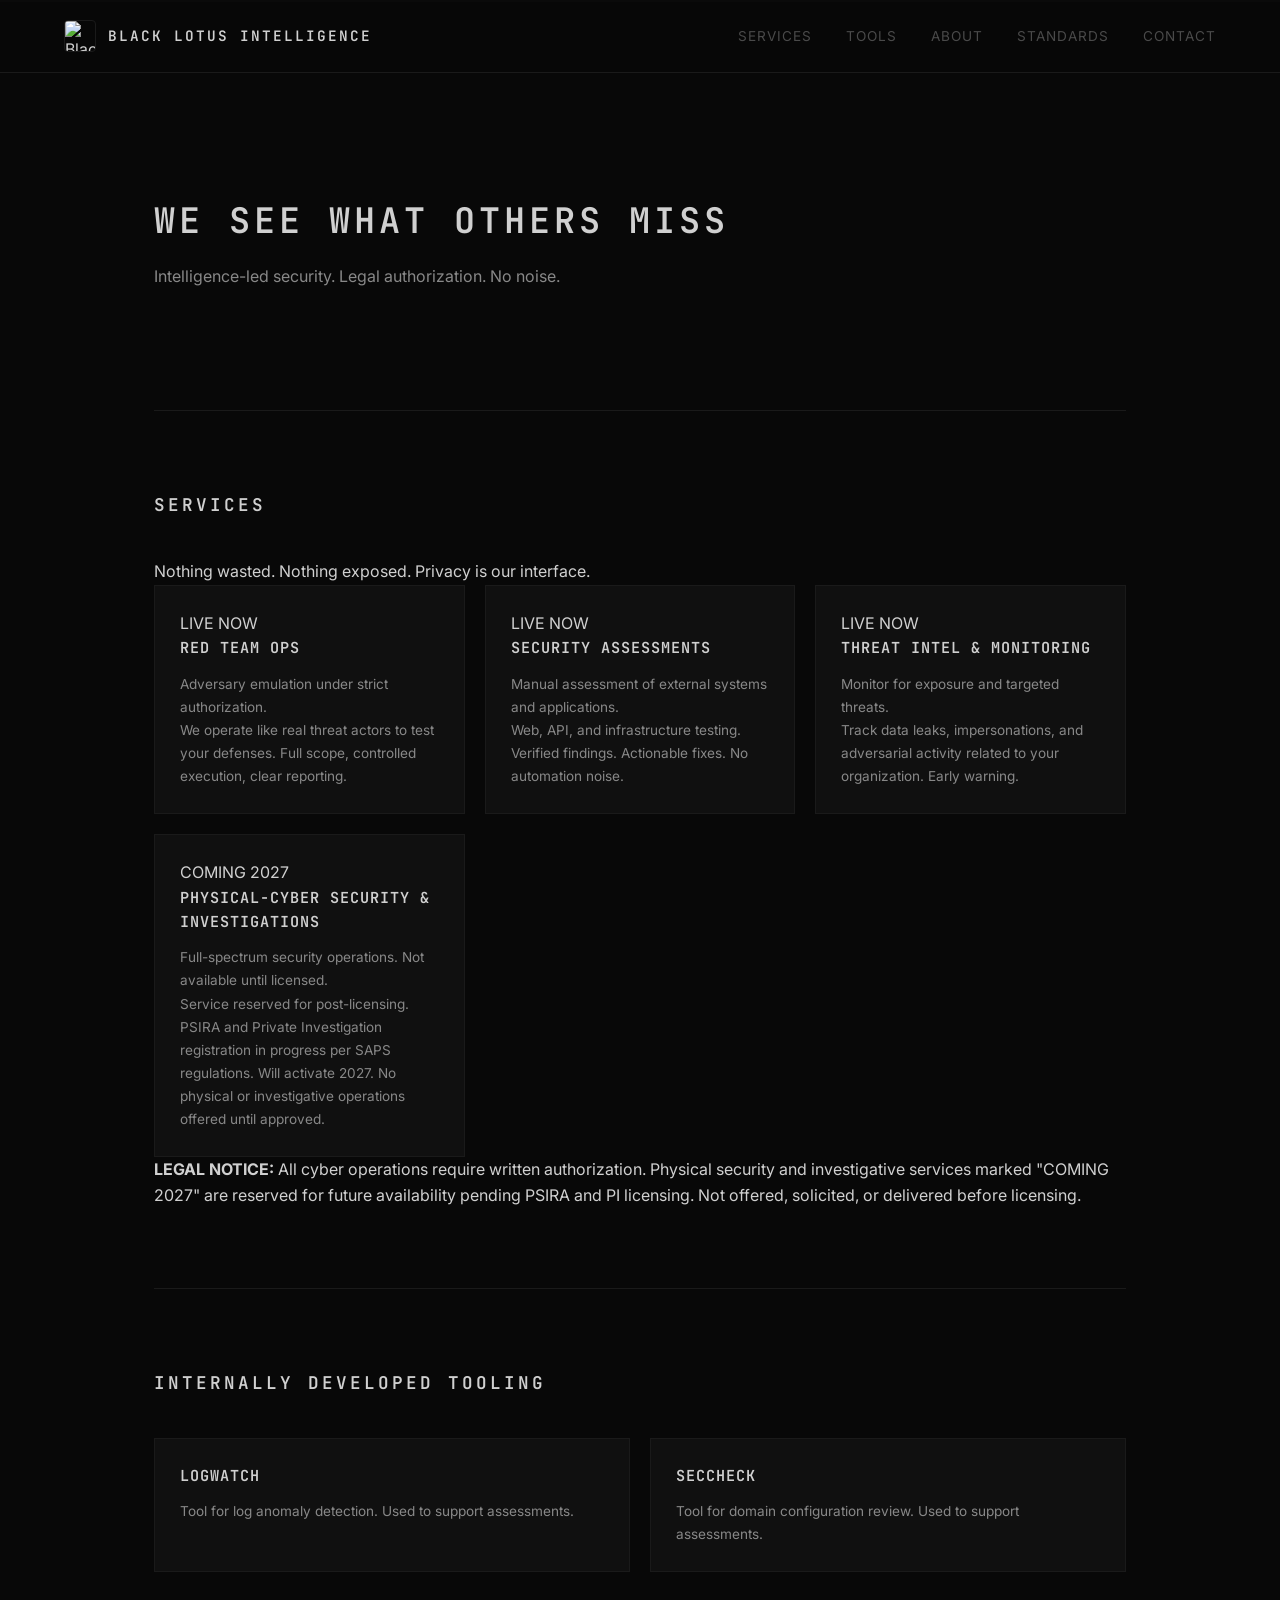
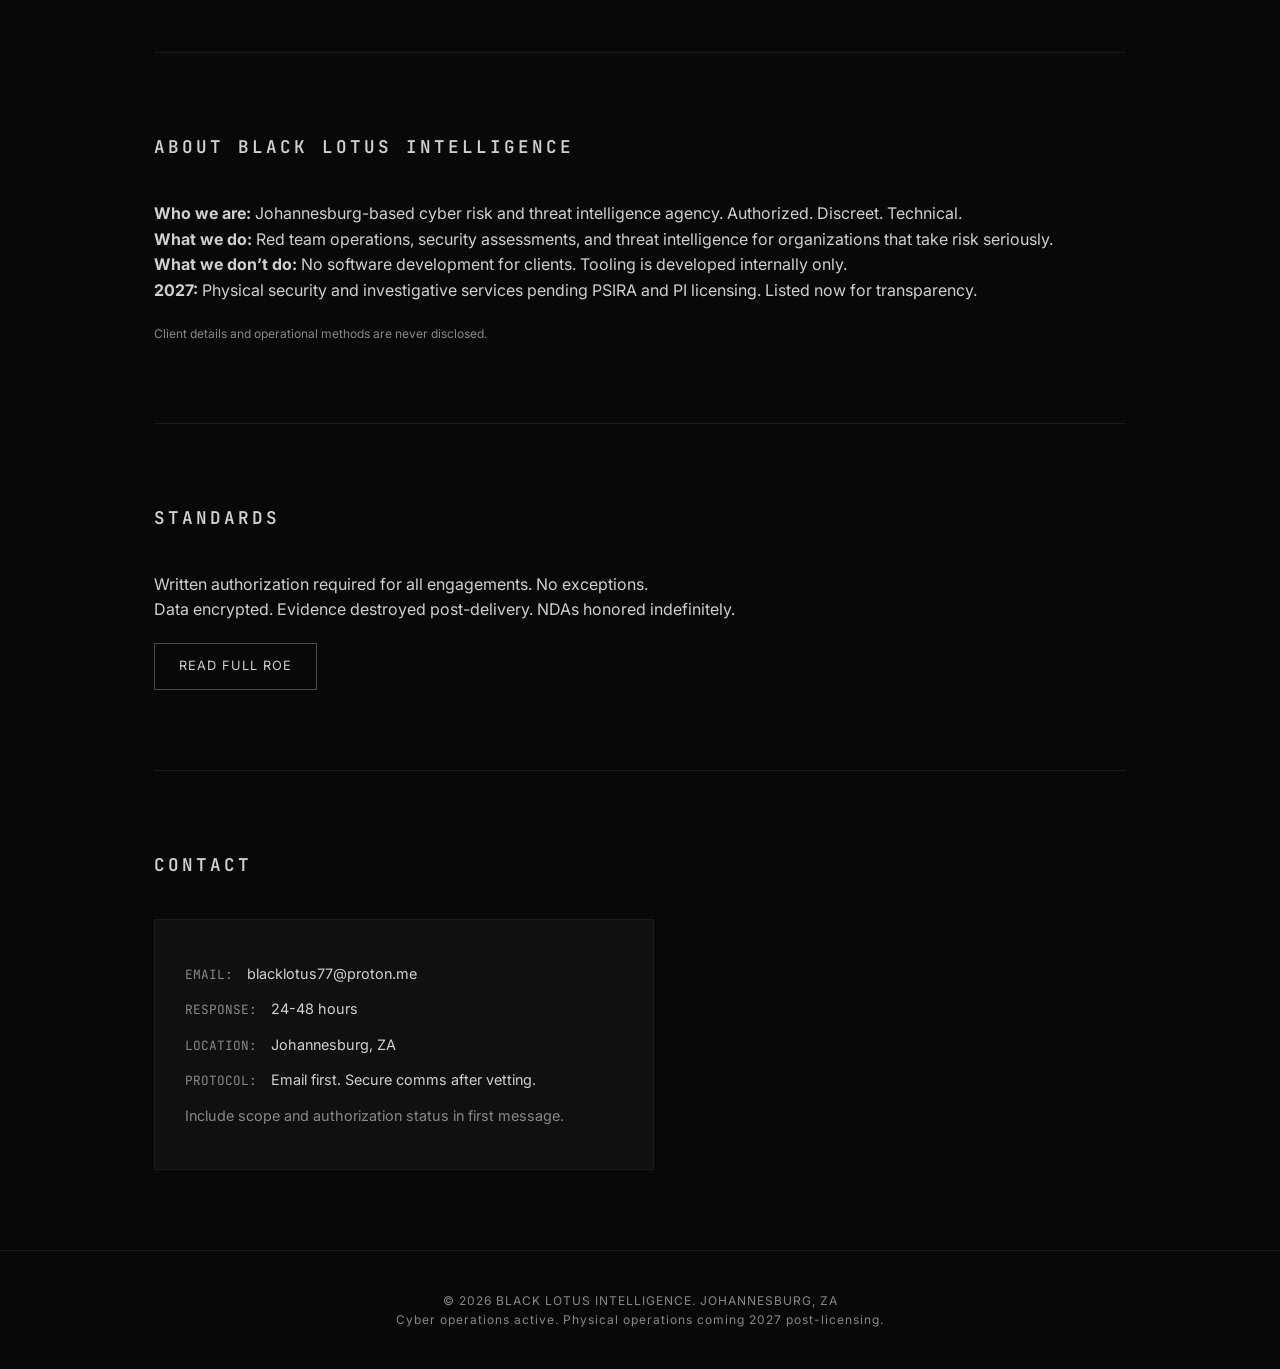
==== commit 69a99147: "Update branding and content in index.html" ====
--- a/index.html
+++ b/index.html
@@ -1,15 +1,15 @@
 <!DOCTYPE html>                                   <html lang="en">
 <head>                                                <meta charset="UTF-8">
     <meta name="viewport" content="width=device-width, initial-scale=1.0">
-    <title>Black Lotus</title>                        <link rel="stylesheet" href="style.css?v=11">
+    <title>Black Lotus Intelligence</title>                        <link rel="stylesheet" href="style.css?v=11">
     <link rel="preconnect" href="https://fonts.googleapis.com">
     <link rel="preconnect" href="https://fonts.gstatic.com" crossorigin>
     <link href="https://fonts.googleapis.com/css2?family=Inter:wght@400;600;700&family=JetBrains+Mono:wght@400;600&display=swap" rel="stylesheet">    </head>
 <body>                                                <div class="scanline"></div>
     <header>
         <div class="logo">
-            <img src="BLC.jpg?v=4" alt="Black Lotus">
-            <h1>BLACK LOTUS</h1>
+            <img src="BLC1.jpg?v=4" alt="Black Lotus Intelligence">
+            <h1>BLACK LOTUS INTELLIGENCE</h1>
         </div>
         <nav>
             <a href="#services">Services</a>
@@ -61,25 +61,25 @@
         </section>
 
         <section id="tools">
-            <h2>INTERNAL TOOLING</h2>
+            <h2>INTERNALLY DEVELOPED TOOLING</h2>
             <div class="grid">
                 <div class="card">
                     <h3>LogWatch</h3>
-                    <p>Internal tool for log anomaly detection. Used to support assessments.</p>
+                    <p>Tool for log anomaly detection. Used to support assessments.</p>
                 </div>
                 <div class="card">
                     <h3>SecCheck</h3>
-                    <p>Internal tool for domain configuration review. Used to support assessments.</p>
+                    <p>Tool for domain configuration review. Used to support assessments.</p>
                 </div>
             </div>
         </section>
 
         <section id="about">
-            <h2>ABOUT BLACK LOTUS</h2>
+            <h2>ABOUT BLACK LOTUS Intelligence</h2>
             <div class="about-block">
-                <p><strong>Who we are:</strong> Johannesburg-based security operators. Authorized. Discreet. Technical.</p>
+                <p><strong>Who we are:</strong> Johannesburg-based cyber risk and threat intelligence agency. Authorized. Discreet. Technical.</p>
                 <p><strong>What we do:</strong> Red team operations, security assessments, and threat intelligence for organizations that take risk seriously.</p>
-                <p><strong>What we don’t do:</strong> No software development for clients. Tooling is internal only.</p>
+                <p><strong>What we don’t do:</strong> No software development for clients. Tooling is developed internally only.</p>
                 <p><strong>2027:</strong> Physical security and investigative services pending PSIRA and PI licensing. Listed now for transparency.</p>
                 <p class="note">Client details and operational methods are never disclosed.</p>
             </div>
@@ -95,16 +95,17 @@
         <section id="contact">
             <h2>CONTACT</h2>
             <div class="contact-block">
-                <p><span class="label">EMAIL:</span> hremainhub@gmail.com</p>
+                <p><span class="label">EMAIL:</span> blacklotus77@proton.me</p>
                 <p><span class="label">RESPONSE:</span> 24-48 hours</p>
-                <p><span class="label">LOCATION:</span> Johannesburg, ZA</p>
+                <p><span class="label">LOCATION:</span> Johannesburg, ZA</p>           
+                <p><span class="label">PROTOCOL:</span> Email first. Secure comms after vetting.</p>
                 <p class="note">Include scope and authorization status in first message.</p>
             </div>
         </section>
     </main>
 
     <footer>
-        <p>© 2026 BLACK LOTUS. JOHANNESBURG, ZA</p>
+        <p>© 2026 BLACK LOTUS INTELLIGENCE. JOHANNESBURG, ZA</p>
         <p class="disclaimer">Cyber operations active. Physical operations coming 2027 post-licensing.</p>
     </footer>
 
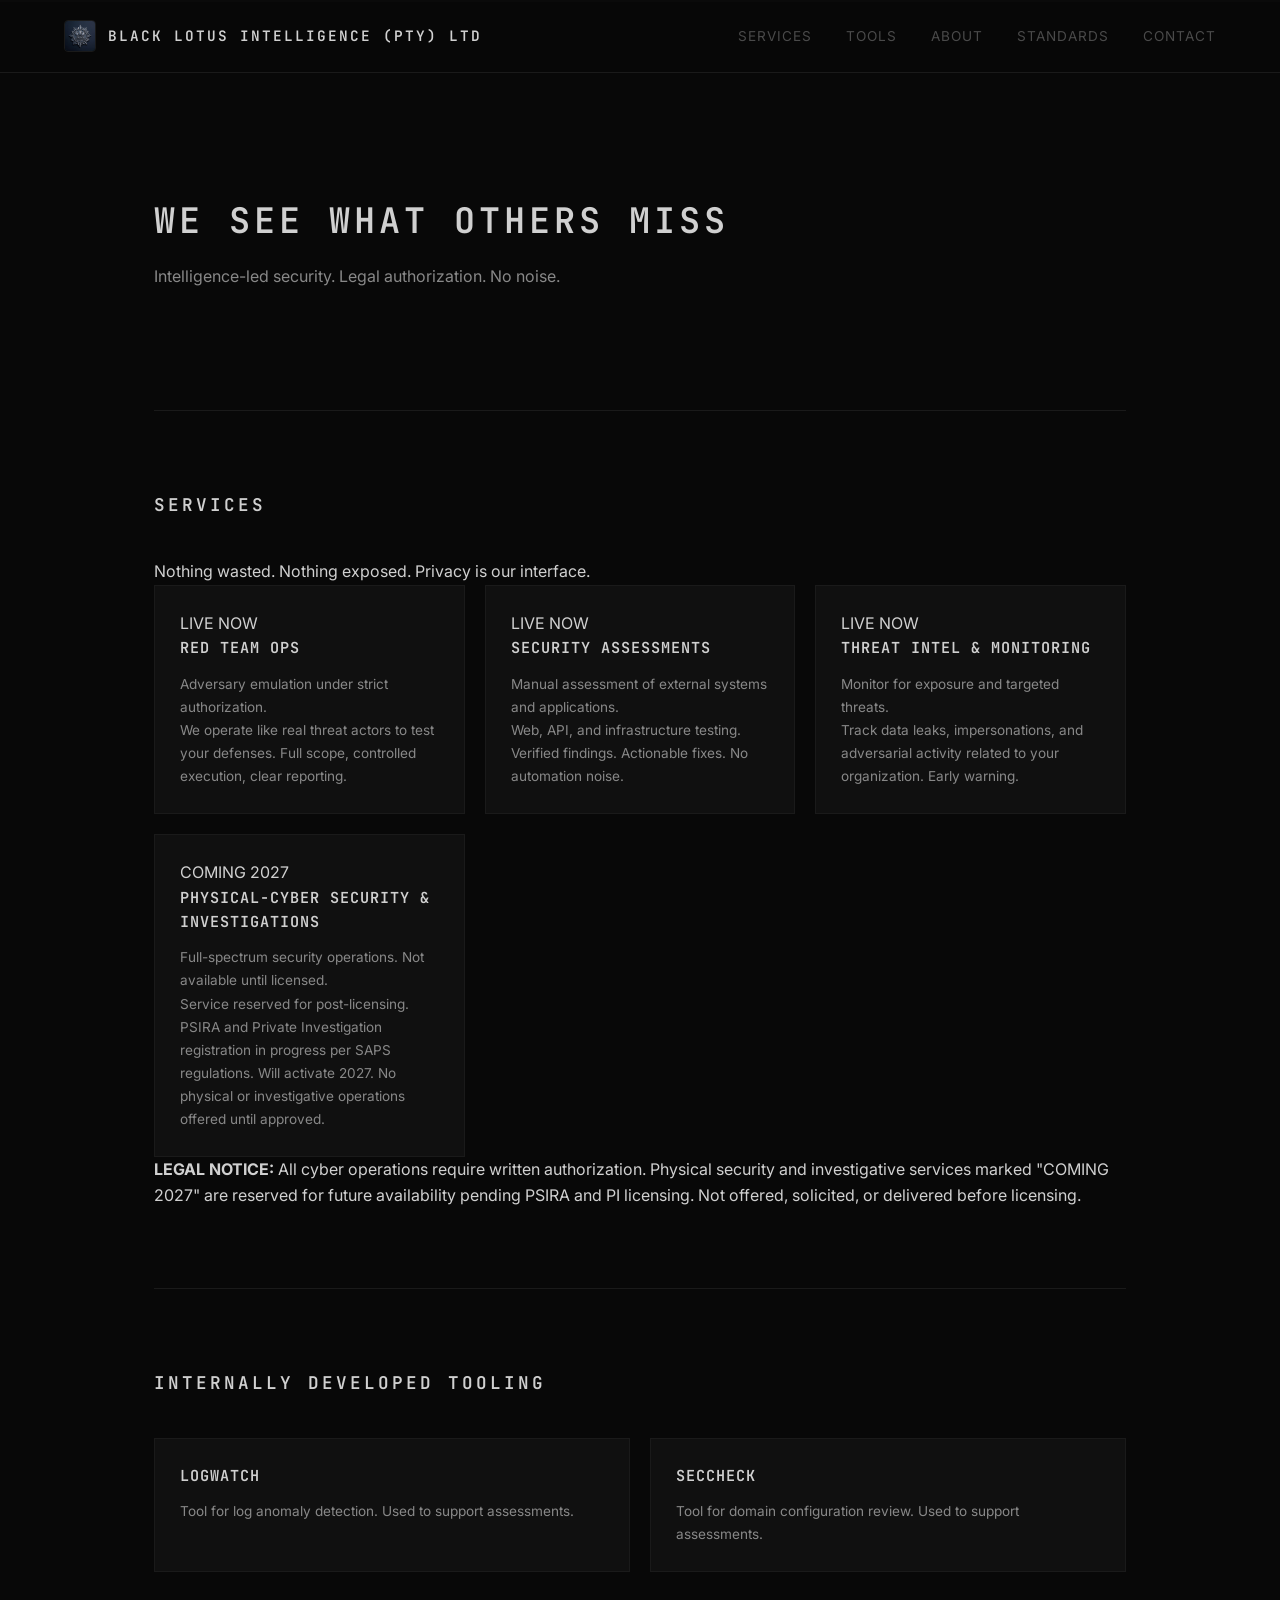
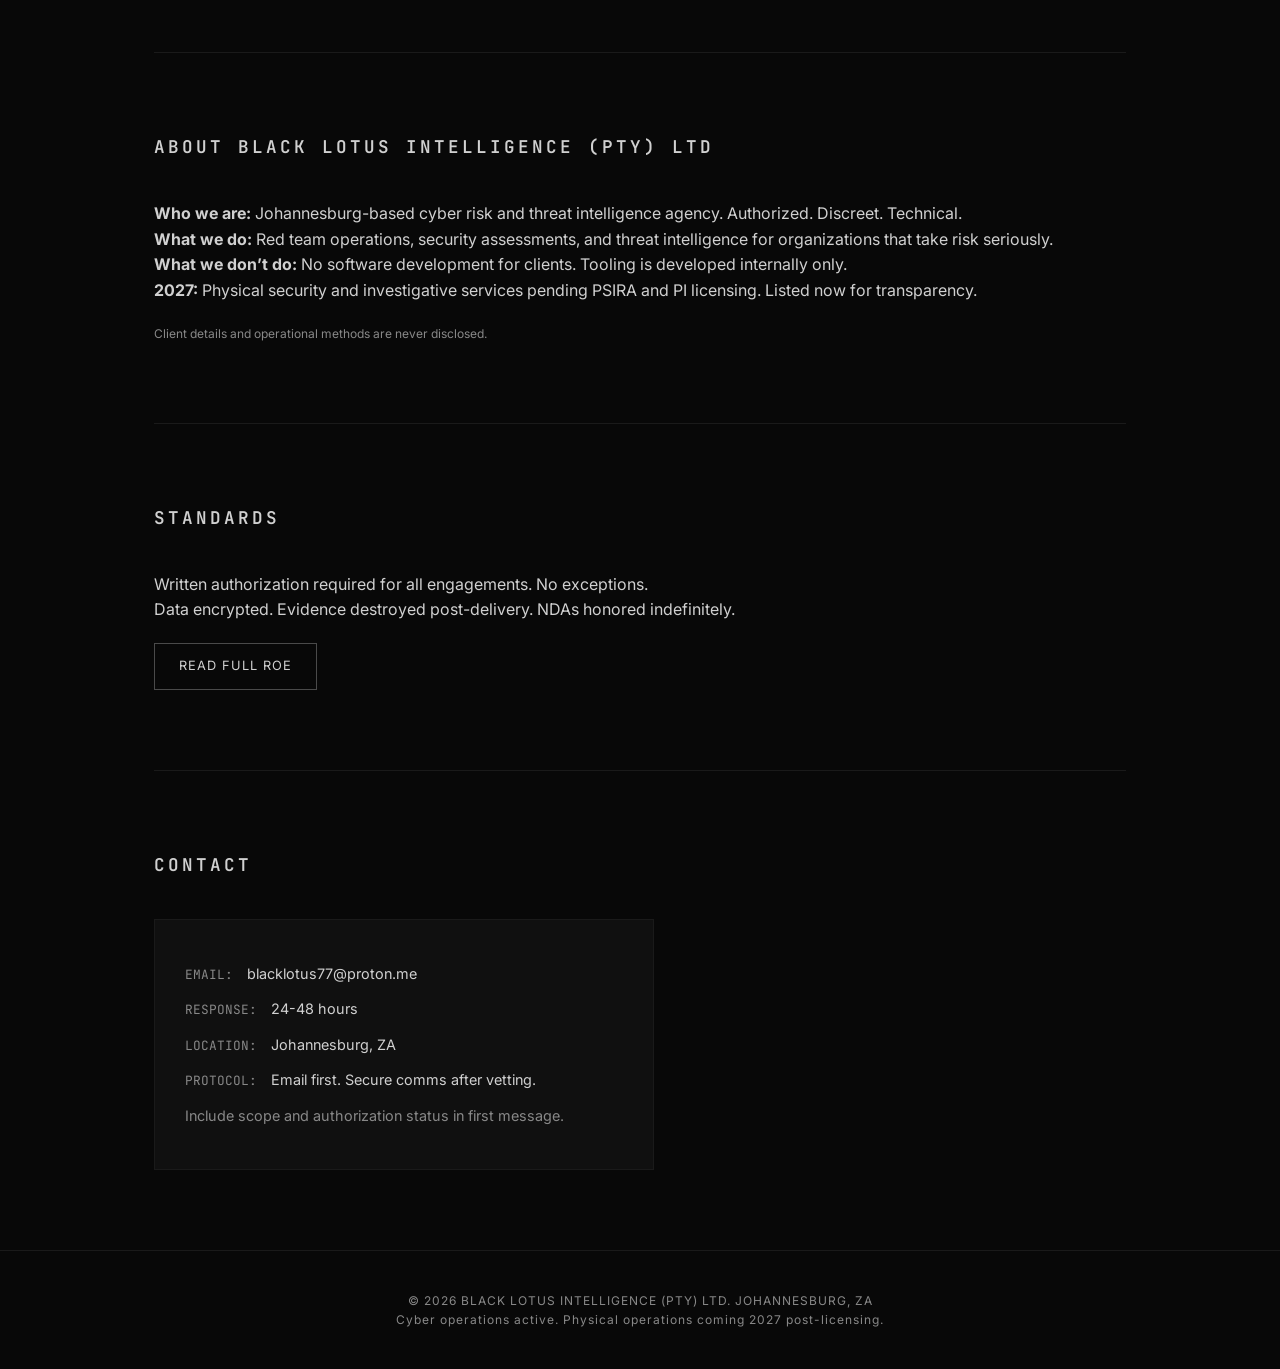
==== commit f6bf6fa5: "Update company name to include (PTY) LTD" ====
--- a/index.html
+++ b/index.html
@@ -1,7 +1,7 @@
 <!DOCTYPE html>                                   <html lang="en">
 <head>                                                <meta charset="UTF-8">
     <meta name="viewport" content="width=device-width, initial-scale=1.0">
-    <title>Black Lotus Intelligence</title>                        <link rel="stylesheet" href="style.css?v=11">
+    <title>Black Lotus Intelligence (PTY) LTD</title>                        <link rel="stylesheet" href="style.css?v=11">
     <link rel="preconnect" href="https://fonts.googleapis.com">
     <link rel="preconnect" href="https://fonts.gstatic.com" crossorigin>
     <link href="https://fonts.googleapis.com/css2?family=Inter:wght@400;600;700&family=JetBrains+Mono:wght@400;600&display=swap" rel="stylesheet">    </head>
@@ -9,7 +9,7 @@
     <header>
         <div class="logo">
             <img src="BLC1.jpg?v=4" alt="Black Lotus Intelligence">
-            <h1>BLACK LOTUS INTELLIGENCE</h1>
+            <h1>BLACK LOTUS INTELLIGENCE (PTY) LTD</h1>
         </div>
         <nav>
             <a href="#services">Services</a>
@@ -75,7 +75,7 @@
         </section>
 
         <section id="about">
-            <h2>ABOUT BLACK LOTUS Intelligence</h2>
+            <h2>ABOUT BLACK LOTUS Intelligence (PTY) LTD</h2>
             <div class="about-block">
                 <p><strong>Who we are:</strong> Johannesburg-based cyber risk and threat intelligence agency. Authorized. Discreet. Technical.</p>
                 <p><strong>What we do:</strong> Red team operations, security assessments, and threat intelligence for organizations that take risk seriously.</p>
@@ -105,7 +105,7 @@
     </main>
 
     <footer>
-        <p>© 2026 BLACK LOTUS INTELLIGENCE. JOHANNESBURG, ZA</p>
+        <p>© 2026 BLACK LOTUS INTELLIGENCE (PTY) LTD. JOHANNESBURG, ZA</p>
         <p class="disclaimer">Cyber operations active. Physical operations coming 2027 post-licensing.</p>
     </footer>
 
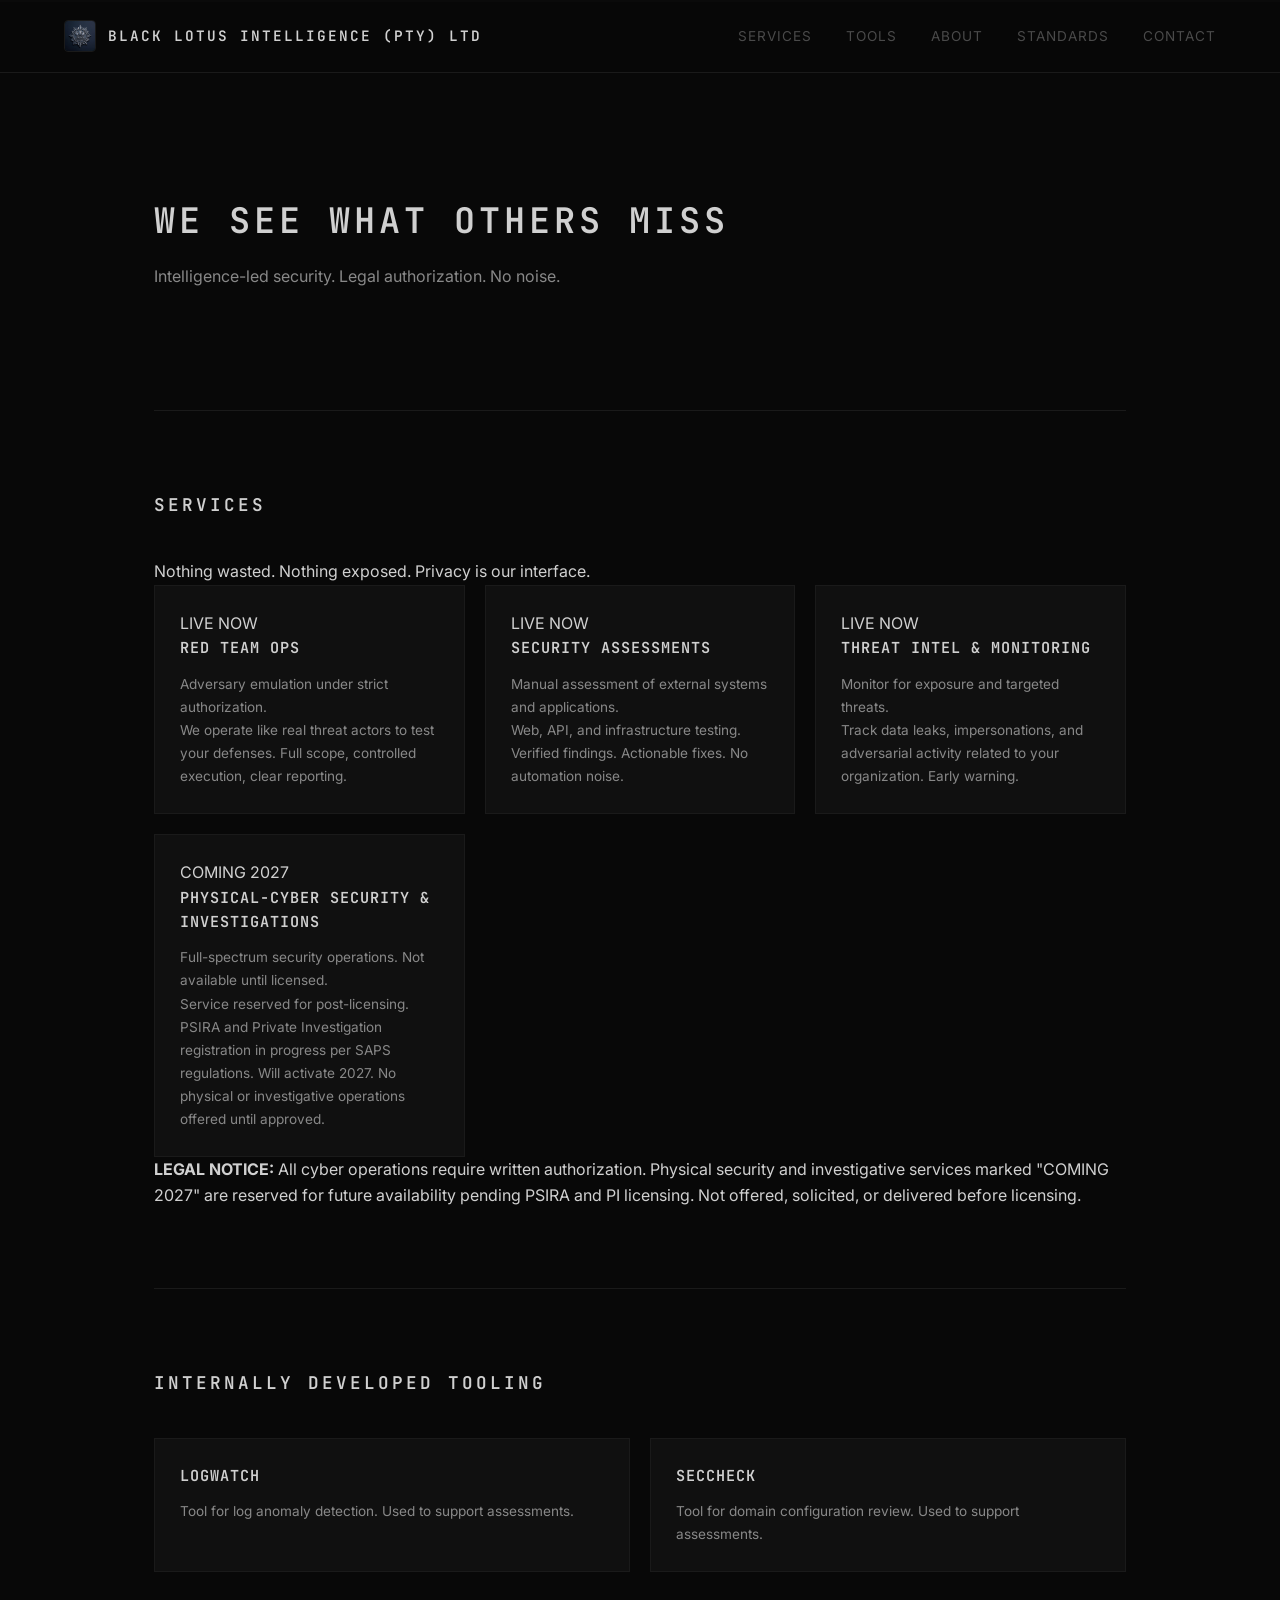
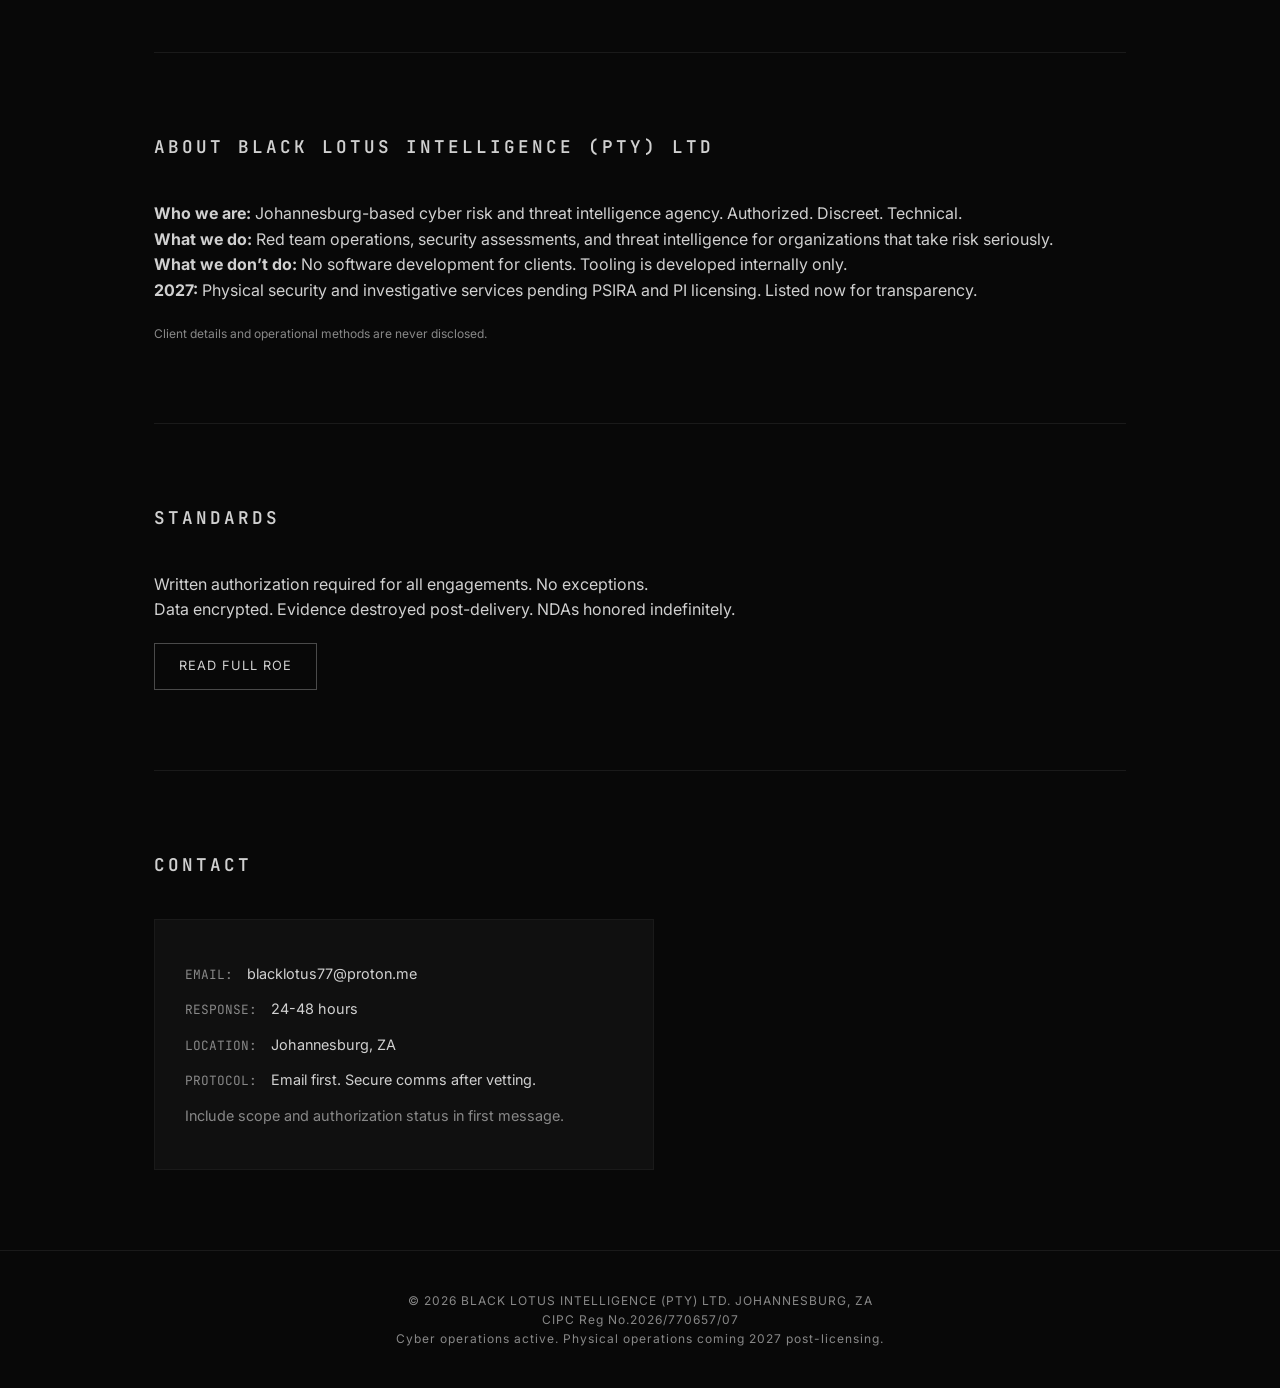
==== commit 3a2deea8: "Add CIPC registration number to footer" ====
--- a/index.html
+++ b/index.html
@@ -106,6 +106,7 @@
 
     <footer>
         <p>© 2026 BLACK LOTUS INTELLIGENCE (PTY) LTD. JOHANNESBURG, ZA</p>
+        <p> CIPC Reg No.2026/770657/07 </p>
         <p class="disclaimer">Cyber operations active. Physical operations coming 2027 post-licensing.</p>
     </footer>
 
